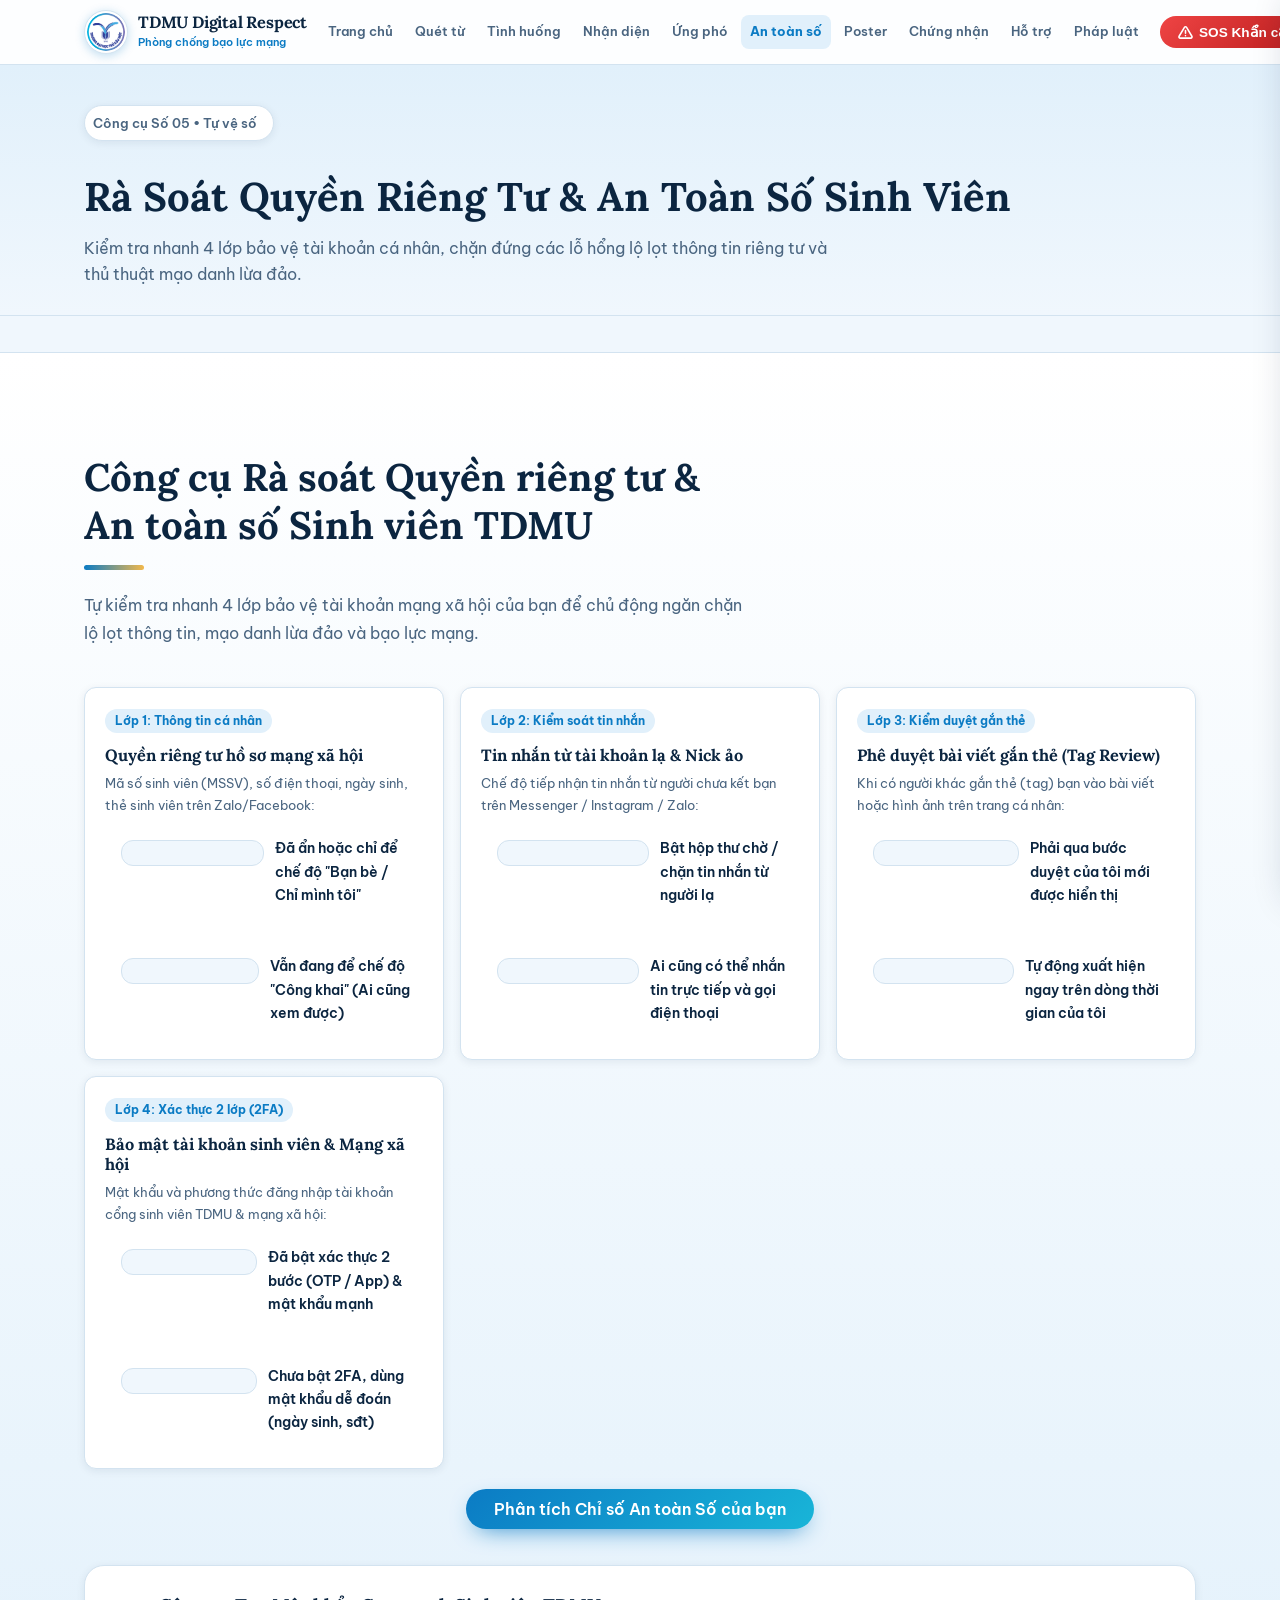
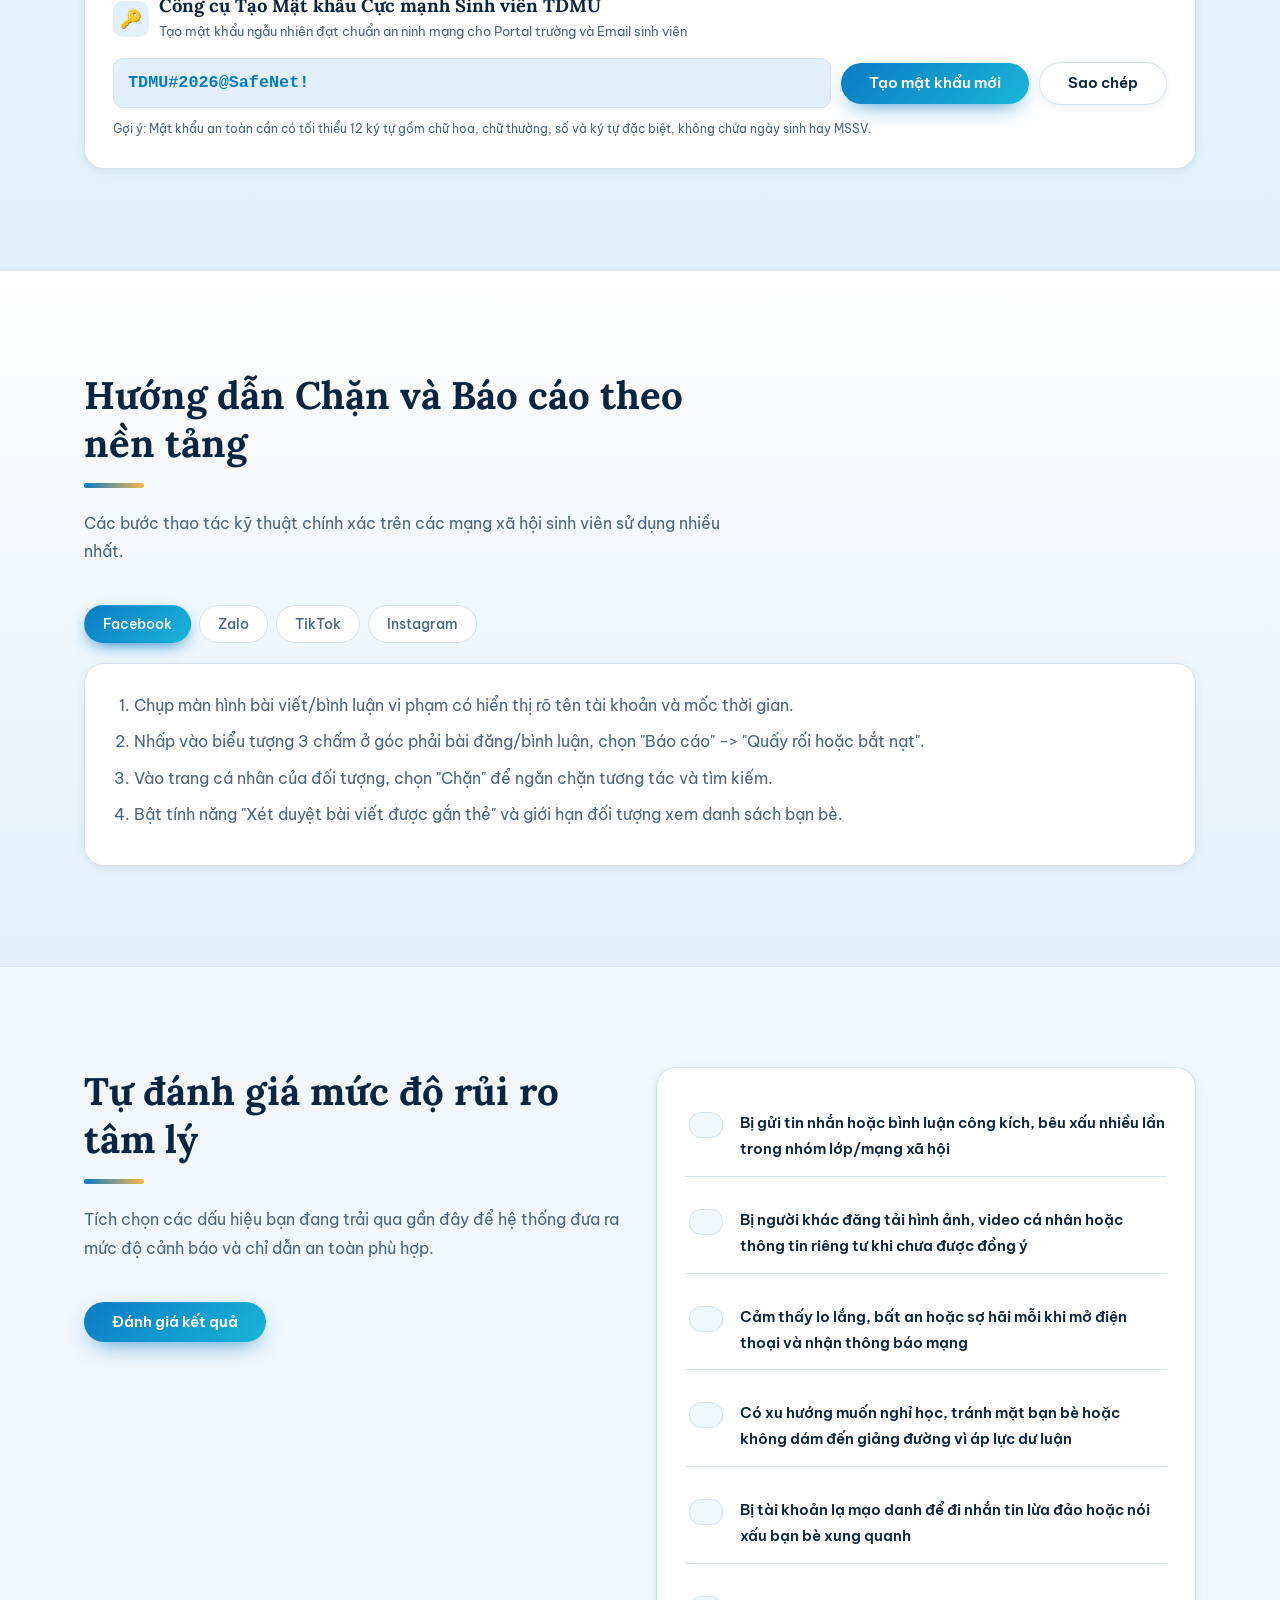
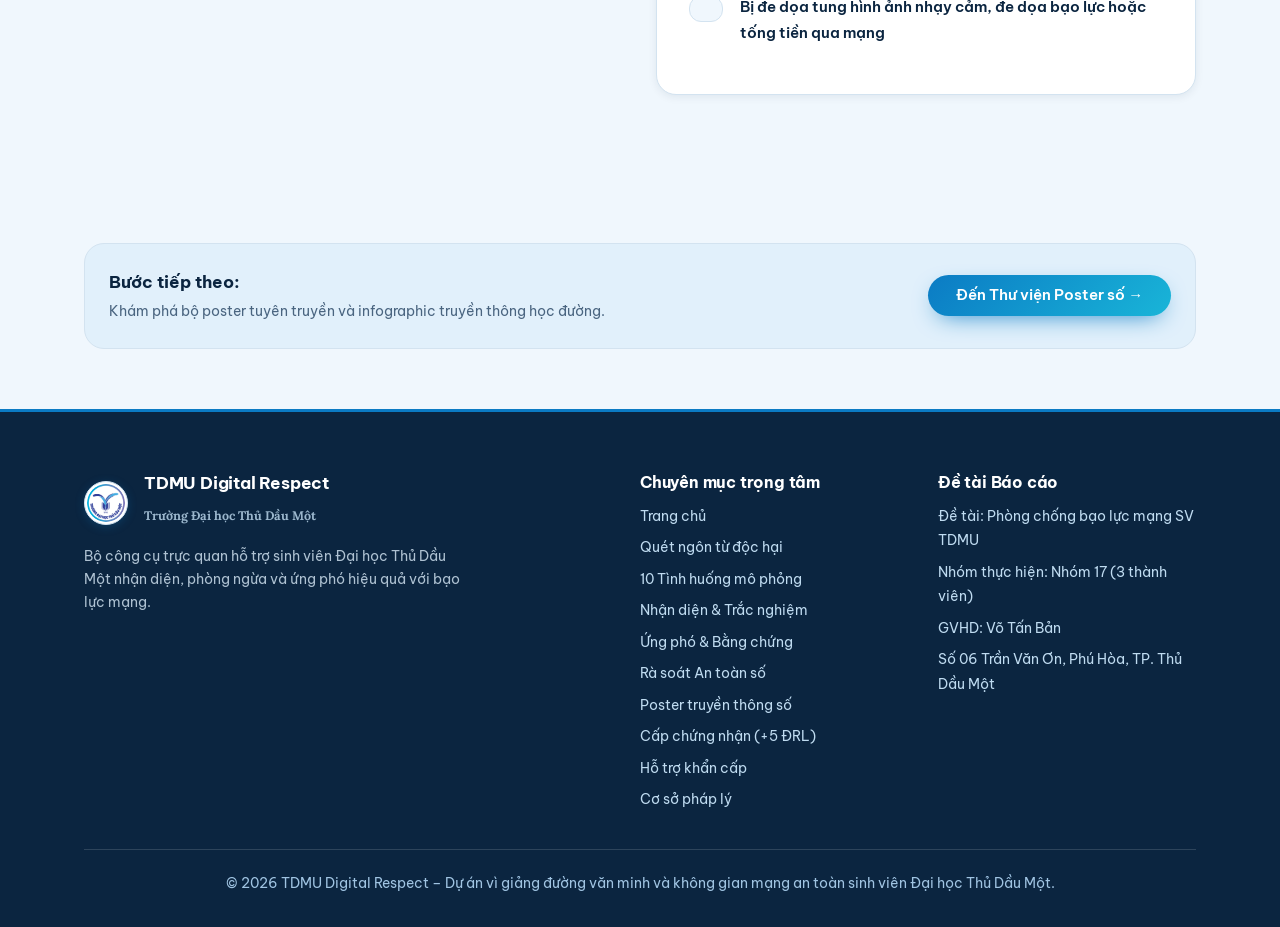
==== an-toan-so.html @ 0cccc789 "Add files via upload" ====
<!DOCTYPE html>
<html lang="vi">
<head>
<meta charset="utf-8">
<meta name="viewport" content="width=device-width, initial-scale=1">
<title>Rà Soát An Toàn Số Sinh Viên TDMU – TDMU Digital Respect</title>
<meta name="description" content="Đề tài Báo cáo môn học: Website phòng chống bạo lực mạng sinh viên Thủ Dầu Một – Nhóm 17. GVHD: Võ Tấn Bản.">
<meta name="theme-color" content="#0B7BC4">
<link rel="preconnect" href="https://fonts.googleapis.com">
<link rel="stylesheet" href="https://fonts.googleapis.com/css2?family=Be+Vietnam+Pro:wght@300;400;500;600;700;800&family=Lora:wght@600;700&display=swap">
<link rel="stylesheet" href="css/style.css">
</head>
<body>
<header class="hd" id="top">
  <div class="pg" id="pg"></div>
  <div class="w">
    <a class="lg" href="index.html">
      <img class="tdmu-header-logo" src="assets/tdmu-logo.png" alt="Logo Trường Đại học Thủ Dầu Một" width="40" height="40">
      <div class="lg-meta">
        <span class="lg-name">TDMU Digital Respect</span>
        <span class="lg-sub">Phòng chống bạo lực mạng</span>
      </div>
    </a>
    <nav class="desktop-nav" aria-label="Điều hướng chính">
      <a href="index.html">Trang chủ</a>
      <a href="quet-tu.html">Quét từ</a>
      <a href="tinh-huong.html">Tình huống</a>
      <a href="nhan-dien.html">Nhận diện</a>
      <a href="ung-pho.html">Ứng phó</a>
      <a href="an-toan-so.html" class="on">An toàn số</a>
      <a href="poster.html">Poster</a>
      <a href="chung-nhan.html">Chứng nhận</a>
      <a href="ho-tro.html">Hỗ trợ</a>
      <a href="phap-luat.html">Pháp luật</a>
    </nav>
    <div class="hd-actions">
      <button class="btn-sos open-sos" type="button" aria-label="Cứu trợ khẩn cấp">
        <svg width="15" height="15" viewBox="0 0 24 24" fill="none" stroke="currentColor" stroke-width="2.5" stroke-linecap="round" stroke-linejoin="round" aria-hidden="true"><path d="M10.29 3.86L1.82 18a2 2 0 0 0 1.71 3h16.94a2 2 0 0 0 1.71-3L13.71 3.86a2 2 0 0 0-3.42 0z"/><line x1="12" y1="9" x2="12" y2="13"/><line x1="12" y1="17" x2="12.01" y2="17"/></svg>
        <span class="sos-label">SOS Khẩn cấp</span>
      </button>
      <button id="mobileMenuBtn" class="mobile-menu-btn" type="button" aria-label="Mở menu điều hướng" aria-expanded="false">
        <svg class="icon-open" width="22" height="22" viewBox="0 0 24 24" fill="none" stroke="currentColor" stroke-width="2.3" stroke-linecap="round" stroke-linejoin="round" aria-hidden="true"><line x1="3" y1="6" x2="21" y2="6"/><line x1="3" y1="12" x2="21" y2="12"/><line x1="3" y1="18" x2="21" y2="18"/></svg>
        <svg class="icon-close" width="22" height="22" viewBox="0 0 24 24" fill="none" stroke="currentColor" stroke-width="2.3" stroke-linecap="round" stroke-linejoin="round" aria-hidden="true"><line x1="18" y1="6" x2="6" y2="18"/><line x1="6" y1="6" x2="18" y2="18"/></svg>
      </button>
    </div>
  </div>

  <div id="mobileNavBackdrop" class="mobile-nav-backdrop"></div>
  <div id="mobileNavDrawer" class="mobile-nav-drawer" aria-label="Menu di động">
    <div class="mobile-nav-header">
      <div class="mobile-nav-brand">
        <img class="tdmu-header-logo" src="assets/tdmu-logo.png" alt="Logo TDMU" width="34" height="34">
        <div>
          <b>TDMU Digital Respect</b>
          <span>Phòng chống bạo lực mạng SV TDMU</span>
        </div>
      </div>
      <button id="closeMobileNavBtn" class="close-mobile-nav" type="button" aria-label="Đóng menu">
        <svg width="20" height="20" viewBox="0 0 24 24" fill="none" stroke="currentColor" stroke-width="2.3" stroke-linecap="round" stroke-linejoin="round" aria-hidden="true"><line x1="18" y1="6" x2="6" y2="18"/><line x1="6" y1="6" x2="18" y2="18"/></svg>
      </button>
    </div>
    <div class="mobile-nav-list">
      <a class="mobile-nav-link" href="index.html">
        <span class="mn-icon">🏛️</span>
        <div class="mn-content">
          <b>Trang chủ & Tổng quan</b>
          <span>Đề tài Báo cáo Nhóm 17 – TDMU</span>
        </div>
      </a>
      <a class="mobile-nav-link" href="quet-tu.html">
        <span class="mn-icon">🔍</span>
        <div class="mn-content">
          <b>Quét từ ngữ độc hại</b>
          <span>Phát hiện công kích & xúc phạm</span>
        </div>
      </a>
      <a class="mobile-nav-link" href="tinh-huong.html">
        <span class="mn-icon">💬</span>
        <div class="mn-content">
          <b>10 Tình huống mô phỏng</b>
          <span>Thực hành xử lý chat thực tế</span>
        </div>
      </a>
      <a class="mobile-nav-link" href="nhan-dien.html">
        <span class="mn-icon">📝</span>
        <div class="mn-content">
          <b>Nhận diện & Trắc nghiệm</b>
          <span>10 câu hỏi kiểm tra kiến thức</span>
        </div>
      </a>
      <a class="mobile-nav-link" href="ung-pho.html">
        <span class="mn-icon">🛡️</span>
        <div class="mn-content">
          <b>Ứng phó & Lập chứng cứ</b>
          <span>Mẫu biên bản gửi Nhà trường</span>
        </div>
      </a>
      <a class="mobile-nav-link on" href="an-toan-so.html">
        <span class="mn-icon">🔒</span>
        <div class="mn-content">
          <b>Rà soát An toàn số</b>
          <span>4 lớp bảo vệ tài khoản SV</span>
        </div>
      </a>
      <a class="mobile-nav-link" href="poster.html">
        <span class="mn-icon">🎨</span>
        <div class="mn-content">
          <b>Thư viện Poster số</b>
          <span>Ấn phẩm tuyên truyền học đường</span>
        </div>
      </a>
      <a class="mobile-nav-link" href="chung-nhan.html">
        <span class="mn-icon">🎓</span>
        <div class="mn-content">
          <b>Cấp giấy chứng nhận</b>
          <span>Minh chứng tích lũy +5 ĐRL</span>
        </div>
      </a>
      <a class="mobile-nav-link" href="ho-tro.html">
        <span class="mn-icon">📞</span>
        <div class="mn-content">
          <b>Hỗ trợ & Đường dây nóng</b>
          <span>Phòng CTSV, Cố vấn học tập</span>
        </div>
      </a>
      <a class="mobile-nav-link" href="phap-luat.html">
        <span class="mn-icon">⚖️</span>
        <div class="mn-content">
          <b>Cơ sở pháp lý & Nội quy</b>
          <span>Văn hóa ứng xử số sinh viên</span>
        </div>
      </a>
    </div>
    <div class="mobile-nav-footer">
      <a class="btn-sos-call" href="tel:02743822518">
        <svg width="16" height="16" viewBox="0 0 24 24" fill="none" stroke="currentColor" stroke-width="2.5" stroke-linecap="round" stroke-linejoin="round" aria-hidden="true"><path d="M22 16.92v3a2 2 0 0 1-2.18 2 19.79 19.79 0 0 1-8.63-3.07 19.5 19.5 0 0 1-6-6 19.79 19.79 0 0 1-3.07-8.67A2 2 0 0 1 4.11 2h3a2 2 0 0 1 2 1.72 12.84 12.84 0 0 0 .7 2.81 2 2 0 0 1-.45 2.11L8.09 9.91a16 16 0 0 0 6 6l1.27-1.27a2 2 0 0 1 2.11-.45 12.84 12.84 0 0 0 2.81.7A2 2 0 0 1 22 16.92z"/></svg>
        Gọi ngay SOS Cứu trợ: 0274.3822.518
      </a>
    </div>
  </div>
</header>

<main>
<div class="page-header">
  <div class="w">
    <div class="badge">Công cụ Số 05 • Tự vệ số</div>
    <h1>Rà Soát Quyền Riêng Tư & An Toàn Số Sinh Viên</h1>
    <p>Kiểm tra nhanh 4 lớp bảo vệ tài khoản cá nhân, chặn đứng các lỗ hổng lộ lọt thông tin riêng tư và thủ thuật mạo danh lừa đảo.</p>
  </div>
</div>

<section class="alt" id="antoanso">
    <div class="w">
      <div class="sh">
        <h2>Công cụ Rà soát Quyền riêng tư & An toàn số Sinh viên TDMU</h2>
        <p>Tự kiểm tra nhanh 4 lớp bảo vệ tài khoản mạng xã hội của bạn để chủ động ngăn chặn lộ lọt thông tin, mạo danh lừa đảo và bạo lực mạng.</p>
      </div>
      <div class="audit-grid">
        <div class="audit-card">
          <div>
            <span class="audit-badge">Lớp 1: Thông tin cá nhân</span>
            <h3 style="font-size:1.02rem;margin:4px 0 6px">Quyền riêng tư hồ sơ mạng xã hội</h3>
            <p style="font-size:.82rem;color:var(--mu);margin:0">Mã số sinh viên (MSSV), số điện thoại, ngày sinh, thẻ sinh viên trên Zalo/Facebook:</p>
            <div class="audit-options">
              <label class="audit-label">
                <input type="radio" name="aud1" value="safe" checked>
                <span>Đã ẩn hoặc chỉ để chế độ "Bạn bè / Chỉ mình tôi"</span>
              </label>
              <label class="audit-label">
                <input type="radio" name="aud1" value="risk">
                <span>Vẫn đang để chế độ "Công khai" (Ai cũng xem được)</span>
              </label>
            </div>
          </div>
        </div>

        <div class="audit-card">
          <div>
            <span class="audit-badge">Lớp 2: Kiểm soát tin nhắn</span>
            <h3 style="font-size:1.02rem;margin:4px 0 6px">Tin nhắn từ tài khoản lạ & Nick ảo</h3>
            <p style="font-size:.82rem;color:var(--mu);margin:0">Chế độ tiếp nhận tin nhắn từ người chưa kết bạn trên Messenger / Instagram / Zalo:</p>
            <div class="audit-options">
              <label class="audit-label">
                <input type="radio" name="aud2" value="safe" checked>
                <span>Bật hộp thư chờ / chặn tin nhắn từ người lạ</span>
              </label>
              <label class="audit-label">
                <input type="radio" name="aud2" value="risk">
                <span>Ai cũng có thể nhắn tin trực tiếp và gọi điện thoại</span>
              </label>
            </div>
          </div>
        </div>

        <div class="audit-card">
          <div>
            <span class="audit-badge">Lớp 3: Kiểm duyệt gắn thẻ</span>
            <h3 style="font-size:1.02rem;margin:4px 0 6px">Phê duyệt bài viết gắn thẻ (Tag Review)</h3>
            <p style="font-size:.82rem;color:var(--mu);margin:0">Khi có người khác gắn thẻ (tag) bạn vào bài viết hoặc hình ảnh trên trang cá nhân:</p>
            <div class="audit-options">
              <label class="audit-label">
                <input type="radio" name="aud3" value="safe" checked>
                <span>Phải qua bước duyệt của tôi mới được hiển thị</span>
              </label>
              <label class="audit-label">
                <input type="radio" name="aud3" value="risk">
                <span>Tự động xuất hiện ngay trên dòng thời gian của tôi</span>
              </label>
            </div>
          </div>
        </div>

        <div class="audit-card">
          <div>
            <span class="audit-badge">Lớp 4: Xác thực 2 lớp (2FA)</span>
            <h3 style="font-size:1.02rem;margin:4px 0 6px">Bảo mật tài khoản sinh viên & Mạng xã hội</h3>
            <p style="font-size:.82rem;color:var(--mu);margin:0">Mật khẩu và phương thức đăng nhập tài khoản cổng sinh viên TDMU & mạng xã hội:</p>
            <div class="audit-options">
              <label class="audit-label">
                <input type="radio" name="aud4" value="safe" checked>
                <span>Đã bật xác thực 2 bước (OTP / App) & mật khẩu mạnh</span>
              </label>
              <label class="audit-label">
                <input type="radio" name="aud4" value="risk">
                <span>Chưa bật 2FA, dùng mật khẩu dễ đoán (ngày sinh, sđt)</span>
              </label>
            </div>
          </div>
        </div>
      </div>

      <div style="margin-top:20px;text-align:center">
        <button class="btn" id="runAuditBtn" type="button" style="padding:12px 28px;font-size:1rem">
          Phân tích Chỉ số An toàn Số của bạn
        </button>
      </div>

      <div class="audit-score-box" id="auditScoreBox" style="display:none">
        <div style="display:flex;align-items:center;justify-content:space-between;flex-wrap:wrap;gap:10px">
          <div>
            <b id="auditScoreTitle" style="font-size:1.25rem;color:var(--ink)">Chỉ số An toàn Số: 100%</b>
            <div id="auditScoreDesc" style="font-size:.88rem;color:var(--mu);margin-top:4px">Tài khoản của bạn được bảo vệ rất tốt trước các nguy cơ tấn công mạng.</div>
          </div>
          <span id="auditBadge" class="verified-badge" style="font-size:.85rem;padding:6px 14px">An toàn cao</span>
        </div>
        <div class="audit-meter">
          <div class="audit-meter-bar" id="auditMeterBar"></div>
        </div>
        <div id="auditAdviceList" style="font-size:.88rem;color:var(--ink);line-height:1.6"></div>
      </div>

      <div class="card" style="margin-top:36px;box-shadow:var(--shadow-sm)">
        <div style="display:flex;align-items:center;gap:10px;margin-bottom:14px">
          <div style="width:36px;height:36px;border-radius:10px;background:var(--so);color:var(--tl);display:grid;place-items:center;font-size:1.1rem">🔑</div>
          <div>
            <h3 style="margin:0;font-size:1.15rem">Công cụ Tạo Mật khẩu Cực mạnh Sinh viên TDMU</h3>
            <span style="font-size:.82rem;color:var(--mu)">Tạo mật khẩu ngẫu nhiên đạt chuẩn an ninh mạng cho Portal trường và Email sinh viên</span>
          </div>
        </div>
        <div style="display:flex;gap:10px;align-items:center;flex-wrap:wrap">
          <input id="generatedPass" type="text" readonly value="TDMU#2026@SafeNet!" style="flex:1;min-width:240px;font-family:monospace;font-size:1.05rem;font-weight:700;color:var(--tl);padding:10px 14px;border:1.5px solid var(--ln);border-radius:10px;background:var(--so)">
          <button class="btn" type="button" id="generatePassBtn" onclick="(function(){const c='ABCDEFGHJKLMNPQRSTUVWXYZabcdefghijkmnpqrstuvwxyz23456789!@#$%^&*';let p='TDMU@';for(let i=0;i<10;i++)p+=c.charAt(Math.floor(Math.random()*c.length));document.getElementById('generatedPass').value=p;})()">Tạo mật khẩu mới</button>
          <button class="btn o" type="button" onclick="navigator.clipboard.writeText(document.getElementById('generatedPass').value);alert('Đã sao chép mật khẩu an toàn vào bộ nhớ tạm!')">Sao chép</button>
        </div>
        <p style="font-size:.78rem;color:var(--mu);margin:10px 0 0">Gợi ý: Mật khẩu an toàn cần có tối thiểu 12 ký tự gồm chữ hoa, chữ thường, số và ký tự đặc biệt, không chứa ngày sinh hay MSSV.</p>
      </div>
    </div>
  </section>

<section class="alt" id="nentang">
    <div class="w">
      <div class="sh">
        <h2>Hướng dẫn Chặn và Báo cáo theo nền tảng</h2>
        <p>Các bước thao tác kỹ thuật chính xác trên các mạng xã hội sinh viên sử dụng nhiều nhất.</p>
      </div>
      <div class="tabs" role="tablist" id="plb"></div>
      <div class="card" id="plo"></div>
    </div>
  </section>

<section id="tukt">
    <div class="w two">
      <div>
        <div class="sh">
          <h2>Tự đánh giá mức độ rủi ro tâm lý</h2>
          <p>Tích chọn các dấu hiệu bạn đang trải qua gần đây để hệ thống đưa ra mức độ cảnh báo và chỉ dẫn an toàn phù hợp.</p>
        </div>
        <button class="btn" id="skb" type="button">Đánh giá kết quả</button>
        <div class="out" id="skr" aria-live="polite"></div>
      </div>
      <div class="card" id="sk"></div>
    </div>
  </section>

<div class="w" style="margin-bottom:60px">
  <div class="next-page-box">
    <div>
      <b style="font-size:1.05rem;color:var(--ink)">Bước tiếp theo:</b>
      <p style="margin:4px 0 0;font-size:.88rem;color:var(--mu)">Khám phá bộ poster tuyên truyền và infographic truyền thông học đường.</p>
    </div>
    <a class="btn" href="poster.html">Đến Thư viện Poster số →</a>
  </div>
</div>
</main>

<footer>
  <div class="w">
    <div class="fg">
      <div>
        <div class="footer-logo">
          <img class="tdmu-header-logo" src="assets/tdmu-logo.png" alt="Logo Trường Đại học Thủ Dầu Một" width="44" height="44">
          <div style="margin-left:6px">
            <b style="display:block;font-size:1.05rem;color:#fff">TDMU Digital Respect</b>
            <span style="font-size:.78rem;opacity:.8;display:block">Trường Đại học Thủ Dầu Một</span>
          </div>
        </div>
        <p>Bộ công cụ trực quan hỗ trợ sinh viên Đại học Thủ Dầu Một nhận diện, phòng ngừa và ứng phó hiệu quả với bạo lực mạng.</p>
      </div>
      <div>
        <b>Chuyên mục trọng tâm</b>
        <a href="index.html">Trang chủ</a>
        <a href="quet-tu.html">Quét ngôn từ độc hại</a>
        <a href="tinh-huong.html">10 Tình huống mô phỏng</a>
        <a href="nhan-dien.html">Nhận diện & Trắc nghiệm</a>
        <a href="ung-pho.html">Ứng phó & Bằng chứng</a>
        <a href="an-toan-so.html">Rà soát An toàn số</a>
        <a href="poster.html">Poster truyền thông số</a>
        <a href="chung-nhan.html">Cấp chứng nhận (+5 ĐRL)</a>
        <a href="ho-tro.html">Hỗ trợ khẩn cấp</a>
        <a href="phap-luat.html">Cơ sở pháp lý</a>
      </div>
      <div>
        <b>Đề tài Báo cáo</b>
        <span>Đề tài: Phòng chống bạo lực mạng SV TDMU</span>
        <span>Nhóm thực hiện: Nhóm 17 (3 thành viên)</span>
        <span>GVHD: Võ Tấn Bản</span>
        <span>Số 06 Trần Văn Ơn, Phú Hòa, TP. Thủ Dầu Một</span>
      </div>
    </div>
    <hr class="footer-divider">
    <p style="margin:0;color:#A0C4E2;font-size:.86rem;text-align:center">© 2026 TDMU Digital Respect – Dự án vì giảng đường văn minh và không gian mạng an toàn sinh viên Đại học Thủ Dầu Một.</p>
  </div>
</footer>

<div class="modal-overlay" id="sosModal">
  <div class="modal-box">
    <button class="modal-close close-sos" type="button" aria-label="Đóng">&times;</button>
    <div style="display:flex;align-items:center;gap:12px;margin-bottom:16px">
      <div style="width:44px;height:44px;border-radius:12px;background:#FEE2E2;display:grid;place-items:center;color:#DC2626">
        <svg width="24" height="24" viewBox="0 0 24 24" fill="none" stroke="currentColor" stroke-width="2.4" stroke-linecap="round" stroke-linejoin="round" aria-hidden="true"><path d="M10.29 3.86L1.82 18a2 2 0 0 0 1.71 3h16.94a2 2 0 0 0 1.71-3L13.71 3.86a2 2 0 0 0-3.42 0z"/><line x1="12" y1="9" x2="12" y2="13"/><line x1="12" y1="17" x2="12.01" y2="17"/></svg>
      </div>
      <div>
        <h3 style="margin:0;color:#DC2626;font-size:1.3rem">Hỗ trợ khẩn cấp 24/7</h3>
        <span style="font-size:.85rem;color:var(--mu)">Đừng chịu đựng một mình – Hãy liên hệ các kênh dưới đây ngay</span>
      </div>
    </div>

    <div class="sos-card-call">
      <div>
        <b>113 – Công an Nhân dân</b>
        <div style="font-size:.85rem;color:var(--mu)">Đe dọa tính mạng, tống tiền, làm nhục nghiêm trọng</div>
      </div>
      <a href="tel:113">Gọi 113</a>
    </div>

    <div class="sos-card-call">
      <div>
        <b>111 – Tổng đài Quốc gia</b>
        <div style="font-size:.85rem;color:var(--mu)">Tư vấn tâm lý, bảo vệ thanh thiếu niên miễn phí 24/7</div>
      </div>
      <a href="tel:111" style="background:#0B7BC4">Gọi 111</a>
    </div>

    <div class="sos-card-call">
      <div>
        <b>Phòng CTSV – ĐH Thủ Dầu Một</b>
        <div style="font-size:.85rem;color:var(--mu)">Tiếp nhận khiếu nại, hòa giải mâu thuẫn sinh viên (Số 06 Trần Văn Ơn)</div>
      </div>
      <a href="tel:02743822058" style="background:#075A94">0274.3822.058</a>
    </div>

    <div class="sos-card-call">
      <div>
        <b>Đoàn Thanh niên – Hội Sinh viên TDMU</b>
        <div style="font-size:.85rem;color:var(--mu)">Đồng hành, tư vấn tâm lý và bảo vệ quyền lợi sinh viên</div>
      </div>
      <a href="tel:02743834340" style="background:#0B7BC4">0274.3834.340</a>
    </div>

    <div class="acts" style="margin-top:18px;justify-content:flex-end">
      <button class="btn o close-sos" type="button">Đóng lại</button>
    </div>
  </div>
</div>

<div class="modal-overlay" id="campaignModal">
  <div class="modal-box" style="max-width:680px">
    <button class="modal-close close-campaign" type="button" aria-label="Đóng">&times;</button>
    <div style="display:flex;align-items:center;gap:12px;margin-bottom:16px">
      <div style="width:48px;height:48px;border-radius:14px;background:#E0F2FE;display:grid;place-items:center;color:#0B7BC4;flex-shrink:0">
        <svg width="26" height="26" viewBox="0 0 24 24" fill="none" stroke="currentColor" stroke-width="2.2" stroke-linecap="round" stroke-linejoin="round" aria-hidden="true"><path d="M12 22s8-4 8-10V5l-8-3-8 3v7c0 6 8 10 8 10z"/></svg>
      </div>
      <div>
        <h3 style="margin:0;color:var(--ink);font-size:1.35rem">Chiến dịch Văn hóa số TDMU 2026</h3>
        <span style="font-size:.85rem;color:var(--mu)">Trường Đại học Thủ Dầu Một – "Giảng đường văn minh, không gian mạng an toàn"</span>
      </div>
    </div>

    <div style="max-height:60vh;overflow-y:auto;padding-right:4px">
      <p style="font-size:.92rem;line-height:1.65;color:var(--ink);margin:0 0 14px">Chiến dịch do Ban chỉ đạo phòng chống bạo lực mạng sinh viên TDMU khởi xướng nhằm nâng cao nhận thức, trang bị kỹ năng ứng xử văn minh và bảo vệ dữ liệu cá nhân cho toàn thể sinh viên các khoa.</p>
      
      <div class="rules-list">
        <div class="rule-item">
          <span class="rule-num">1</span>
          <div>
            <b>Tôn trọng sự khác biệt</b>
            <p>Không phán xét, miệt thị ngoại hình, tôn giáo, giới tính hoặc xuất thân của bạn học trên các diễn đàn và mạng xã hội.</p>
          </div>
        </div>
        <div class="rule-item">
          <span class="rule-num">2</span>
          <div>
            <b>Bảo mật thông tin</b>
            <p>Tuyệt đối không phát tán hình ảnh, tin nhắn riêng tư, số điện thoại cá nhân của người khác khi chưa có sự đồng ý.</p>
          </div>
        </div>
        <div class="rule-item">
          <span class="rule-num">3</span>
          <div>
            <b>Phát ngôn có trách nhiệm</b>
            <p>Kiểm chứng nguồn tin trước khi chia sẻ; không hùa theo các phong trào công kích, bêu xấu tập thể hoặc cá nhân.</p>
          </div>
        </div>
        <div class="rule-item">
          <span class="rule-num">4</span>
          <div>
            <b>Dũng cảm lên tiếng</b>
            <p>Không im lặng thờ ơ khi chứng kiến bạn bè bị bắt nạt qua mạng; chủ động đồng hành, lưu chứng cứ và trợ giúp nạn nhân.</p>
          </div>
        </div>
        <div class="rule-item">
          <span class="rule-num">5</span>
          <div>
            <b>Hợp tác & Kết nối</b>
            <p>Chủ động thông báo cho Ban cán sự lớp hoặc Phòng CTSV khi phát hiện dấu hiệu bạo lực mạng nghiêm trọng.</p>
          </div>
        </div>
      </div>
    </div>

    <div class="campaign-pledge-box">
      <b style="color:var(--ink);font-size:.95rem">Ký cam kết "Sinh viên TDMU văn minh số":</b>
      <p style="margin:4px 0 10px;font-size:.82rem;color:var(--mu)">Ký cam kết trực tuyến để chung tay xây dựng môi trường học đường số tích cực và nhận mã xác nhận tham gia.</p>
      <div style="display:flex;gap:8px;flex-wrap:wrap">
        <input id="pledgeName" type="text" placeholder="Nhập họ và tên sinh viên..." style="flex:1;min-width:180px;padding:8px 12px;border:1px solid var(--ln);border-radius:10px;font-size:.88rem">
        <input id="pledgeId" type="text" placeholder="MSSV (ví dụ: 22001234)..." style="width:140px;padding:8px 12px;border:1px solid var(--ln);border-radius:10px;font-size:.88rem">
        <button id="pledgeBtn" class="btn" type="button" style="padding:8px 16px;font-size:.88rem">Ký cam kết</button>
      </div>
      <div id="pledgeResult" style="display:none;margin-top:10px;padding:10px 14px;background:#ECFDF5;border:1px solid #10B981;border-radius:10px;color:#065F46;font-size:.88rem"></div>
    </div>

    <div class="acts" style="margin-top:16px;justify-content:flex-end">
      <button class="btn o close-campaign" type="button">Đóng lại</button>
    </div>
  </div>
</div>

<button class="top" id="topBtn" aria-label="Lên đầu trang" onclick="window.scrollTo({top:0,behavior:'smooth'})">
  <svg width="20" height="20" viewBox="0 0 24 24" fill="none" stroke="currentColor" stroke-width="2.4" stroke-linecap="round" stroke-linejoin="round" aria-hidden="true"><path d="M6 15l6-6 6 6"/></svg>
</button>

<script src="js/main.js"></script>
<script src="js/scanner.js"></script>
<script src="js/interactive.js"></script>
<script src="js/tools.js"></script>
<script src="js/features.js"></script>
</body>
</html>
---- css/style.css ----
@import url('https://fonts.googleapis.com/css2?family=Be+Vietnam+Pro:ital,wght@0,300;0,400;0,500;0,600;0,700;0,800;1,400&family=Lora:wght@600;700&display=swap');

:root {
  --bg: #F0F7FD;
  --sf: #ffffff;
  --ink: #0B2540;
  --mu: #4A6580;
  --tl: #0B7BC4;
  --tld: #075A94;
  --on: #ffffff;
  --am: #F2B84B;
  --rs: #D6455D;
  --ln: #D3E3F0;
  --so: #E1F0FB;
  --hl: #FDE3E7;
  --grad: linear-gradient(135deg, #0B7BC4, #19B5D8);
  --shadow-sm: 0 2px 8px rgba(11,37,64,.08);
  --shadow-md: 0 8px 32px rgba(11,123,196,.14);
  --shadow-lg: 0 20px 56px rgba(11,123,196,.22);
  --radius-sm: 12px;
  --radius-md: 20px;
  --radius-lg: 28px;
  --transition: .22s cubic-bezier(.4,0,.2,1);
  color-scheme: light;
}

@media (prefers-reduced-motion: reduce) {
  *, *::before, *::after {
    transition: none !important;
    animation: none !important;
    scroll-behavior: auto !important;
  }
}

*, *::before, *::after { box-sizing: border-box; }

html {
  scroll-behavior: smooth;
  scroll-padding-top: 76px;
  -webkit-text-size-adjust: 100%;
}

body {
  margin: 0;
  background: var(--bg);
  color: var(--ink);
  font: 400 16px/1.7 'Be Vietnam Pro', system-ui, sans-serif;
  -webkit-font-smoothing: antialiased;
}

h1, h2, h3 {
  font-family: Lora, Georgia, serif;
  line-height: 1.25;
  margin: 0 0 .55em;
}

h1 { font-size: clamp(2.1rem, 5.5vw, 3.6rem); }
h2 { font-size: clamp(1.6rem, 3.5vw, 2.4rem); }
h3 { font-size: 1.15rem; }
p { margin: 0 0 1em; }
a { color: var(--tld); }
img { max-width: 100%; display: block; }

:focus-visible {
  outline: 3px solid var(--am);
  outline-offset: 3px;
  border-radius: 6px;
}

.w {
  max-width: 1160px;
  margin: 0 auto;
  padding: 0 24px;
}

.hd {
  position: sticky;
  top: 0;
  z-index: 100;
  background: color-mix(in srgb, var(--sf) 86%, transparent);
  backdrop-filter: blur(20px) saturate(1.4);
  -webkit-backdrop-filter: blur(20px) saturate(1.4);
  border-bottom: 1px solid var(--ln);
}

.hd .w {
  display: flex;
  align-items: center;
  justify-content: space-between;
  gap: 12px;
  height: 64px;
}

.pg {
  position: absolute;
  left: 0;
  bottom: -1px;
  height: 3px;
  width: 0;
  background: linear-gradient(90deg, var(--tl), var(--am));
  transition: width .1s linear;
}

.lg {
  font-family: Lora, serif;
  font-weight: 700;
  font-size: 1.05rem;
  color: var(--ink);
  text-decoration: none;
  display: flex;
  align-items: center;
  gap: 10px;
  white-space: nowrap;
  flex-shrink: 0;
}

.tdmu-header-logo {
  border-radius: 50%;
  object-fit: cover;
  flex-shrink: 0;
}

.lg-name {
  display: block;
  font-size: 1.02rem;
  font-weight: 800;
  line-height: 1.2;
  color: var(--ink);
  letter-spacing: -.2px;
}

.lg-sub {
  display: block;
  font-size: .68rem;
  color: var(--tl);
  font-family: 'Be Vietnam Pro', sans-serif;
  font-weight: 600;
}

.lg-icon {
  width: 38px;
  height: 38px;
  border-radius: 11px;
  background: var(--grad);
  display: grid;
  place-items: center;
  box-shadow: 0 6px 18px -6px var(--tl);
  flex-shrink: 0;
}

.lg-icon svg { width: 20px; height: 20px; color: #fff; }

.desktop-nav {
  display: flex;
  align-items: center;
  gap: 4px;
  margin-left: auto;
  overflow: visible;
  flex-shrink: 0;
}

.desktop-nav a {
  color: var(--mu);
  text-decoration: none;
  padding: 6px 9px;
  border-radius: 8px;
  font-size: .83rem;
  font-weight: 600;
  white-space: nowrap;
  transition: background var(--transition), color var(--transition);
}

.desktop-nav a:hover, .desktop-nav a.on {
  background: var(--so);
  color: var(--tld);
}

.desktop-nav a.on { font-weight: 700; color: var(--tl); }

nav {
  display: flex;
  align-items: center;
  gap: 4px;
  margin-left: auto;
  overflow: visible;
  flex-shrink: 0;
}

nav a {
  color: var(--mu);
  text-decoration: none;
  padding: 6px 9px;
  border-radius: 8px;
  font-size: .83rem;
  font-weight: 600;
  white-space: nowrap;
  transition: background var(--transition), color var(--transition);
}

nav a:hover, nav a.on {
  background: var(--so);
  color: var(--tld);
}

nav a.on { font-weight: 700; color: var(--tl); }

.hd-actions {
  display: flex;
  align-items: center;
  gap: 8px;
  flex-shrink: 0;
}

.mobile-menu-btn {
  display: none;
  background: var(--sf);
  border: 1.5px solid var(--ln);
  color: var(--ink);
  width: 38px;
  height: 38px;
  border-radius: 10px;
  cursor: pointer;
  align-items: center;
  justify-content: center;
  padding: 0;
  transition: all var(--transition);
  flex-shrink: 0;
}

.mobile-menu-btn:hover {
  background: var(--so);
  border-color: var(--tl);
  color: var(--tld);
}

.mobile-menu-btn .icon-close { display: none; }
.mobile-menu-btn.active .icon-open { display: none; }
.mobile-menu-btn.active .icon-close { display: block; }

.mobile-nav-backdrop {
  position: fixed;
  inset: 0;
  background: rgba(6, 15, 26, 0.65);
  backdrop-filter: blur(4px);
  -webkit-backdrop-filter: blur(4px);
  z-index: 105;
  opacity: 0;
  pointer-events: none;
  transition: opacity .25s ease;
}

.mobile-nav-backdrop.open {
  opacity: 1;
  pointer-events: auto;
}

.mobile-nav-drawer {
  position: fixed;
  top: 0;
  right: -320px;
  width: 300px;
  max-width: 86vw;
  height: 100vh;
  height: 100dvh;
  background: var(--sf);
  border-left: 1px solid var(--ln);
  box-shadow: -10px 0 35px rgba(11, 37, 64, 0.2);
  z-index: 110;
  display: flex;
  flex-direction: column;
  transition: transform .3s cubic-bezier(0.16, 1, 0.3, 1);
  overflow-y: auto;
  -webkit-overflow-scrolling: touch;
}

.mobile-nav-drawer.open {
  transform: translateX(-320px);
}

.mobile-nav-header {
  display: flex;
  align-items: center;
  justify-content: space-between;
  padding: 16px;
  border-bottom: 1px solid var(--ln);
  background: var(--so);
}

.mobile-nav-brand {
  display: flex;
  align-items: center;
  gap: 10px;
}

.mobile-nav-brand b {
  display: block;
  font-size: .88rem;
  color: var(--ink);
}

.mobile-nav-brand span {
  display: block;
  font-size: .72rem;
  color: var(--mu);
}

.close-mobile-nav {
  background: transparent;
  border: 0;
  color: var(--mu);
  cursor: pointer;
  padding: 6px;
  border-radius: 8px;
  display: grid;
  place-items: center;
}

.close-mobile-nav:hover {
  background: var(--ln);
  color: var(--ink);
}

.mobile-nav-list {
  display: flex;
  flex-direction: column;
  padding: 12px;
  gap: 4px;
  flex: 1;
}

.mobile-nav-link {
  display: flex;
  align-items: center;
  gap: 12px;
  padding: 10px 12px;
  border-radius: 10px;
  text-decoration: none;
  color: var(--ink);
  transition: background var(--transition);
}

.mobile-nav-link:hover, .mobile-nav-link.on {
  background: var(--so);
}

.mobile-nav-link .mn-icon {
  font-size: 1.15rem;
  line-height: 1;
}

.mobile-nav-link .mn-content b {
  display: block;
  font-size: .86rem;
  color: var(--ink);
}

.mobile-nav-link .mn-content span {
  display: block;
  font-size: .72rem;
  color: var(--mu);
}

.mobile-nav-footer {
  padding: 14px;
  border-top: 1px solid var(--ln);
  background: var(--so);
}

.btn-sos-call {
  display: flex;
  align-items: center;
  justify-content: center;
  gap: 8px;
  background: linear-gradient(135deg, #EF4444, #B91C1C);
  color: #fff;
  padding: 11px 16px;
  border-radius: 12px;
  font-size: .84rem;
  font-weight: 700;
  text-decoration: none;
  box-shadow: 0 4px 14px rgba(239, 68, 68, 0.35);
}

body.nav-locked {
  overflow: hidden;
}

.btn {
  font: 600 .93rem/1 'Be Vietnam Pro', sans-serif;
  background: var(--grad);
  color: #fff;
  border: 0;
  padding: 13px 28px;
  border-radius: 999px;
  cursor: pointer;
  text-decoration: none;
  display: inline-flex;
  align-items: center;
  gap: 8px;
  box-shadow: 0 8px 24px -10px var(--tl);
  transition: transform var(--transition), box-shadow var(--transition), opacity var(--transition);
  white-space: nowrap;
}

.btn:hover {
  transform: translateY(-2px);
  box-shadow: 0 14px 32px -10px var(--tl);
}

.btn:active { transform: translateY(0); }

.btn.o {
  background: var(--sf);
  color: var(--ink);
  border: 1.5px solid var(--ln);
  box-shadow: var(--shadow-sm);
}

.btn.o:hover {
  background: var(--so);
  border-color: var(--tl);
  box-shadow: var(--shadow-md);
}

.btn.cta {
  padding: 9px 20px;
  font-size: .85rem;
  flex-shrink: 0;
}

.hero {
  position: relative;
  overflow: hidden;
  padding: 80px 0 110px;
  background: radial-gradient(ellipse 700px 400px at 10% 0%, rgba(242,184,75,.18) 0%, transparent 70%),
              radial-gradient(ellipse 800px 500px at 92% 15%, rgba(11,123,196,.22) 0%, transparent 70%),
              linear-gradient(180deg, var(--so) 0%, var(--bg) 100%);
}

.hero::after {
  content: '';
  position: absolute;
  left: 0; right: 0; bottom: -1px;
  height: 64px;
  background: var(--bg);
  -webkit-mask: url("data:image/svg+xml,%3Csvg xmlns='http://www.w3.org/2000/svg' viewBox='0 0 1440 64' preserveAspectRatio='none'%3E%3Cpath d='M0 64V32C320 0 640 8 960 28s320 28 480 8v28z'/%3E%3C/svg%3E") center/100% 100% no-repeat;
  mask: url("data:image/svg+xml,%3Csvg xmlns='http://www.w3.org/2000/svg' viewBox='0 0 1440 64' preserveAspectRatio='none'%3E%3Cpath d='M0 64V32C320 0 640 8 960 28s320 28 480 8v28z'/%3E%3C/svg%3E") center/100% 100% no-repeat;
}

.hero .w { position: relative; z-index: 1; }

.hero-bg {
  position: absolute;
  inset: 0;
  width: 100%;
  height: 100%;
  pointer-events: none;
  color: var(--tl);
}

.hg {
  display: grid;
  grid-template-columns: 1.1fr 1fr;
  gap: 52px;
  align-items: center;
}

.badge {
  display: inline-flex;
  align-items: center;
  gap: 8px;
  background: var(--sf);
  border: 1px solid var(--ln);
  border-radius: 999px;
  padding: 6px 16px 6px 8px;
  font-size: .82rem;
  font-weight: 600;
  color: var(--mu);
  margin-bottom: 20px;
  box-shadow: var(--shadow-sm);
}

.badge-dot {
  width: 24px;
  height: 24px;
  border-radius: 50%;
  background: var(--am);
  display: grid;
  place-items: center;
  flex-shrink: 0;
}

.badge-dot svg { width: 13px; height: 13px; color: #0B2540; }

.topic {
  font-family: Lora, serif;
  font-weight: 700;
  font-size: clamp(1rem, 1.8vw, 1.3rem);
  color: var(--tld);
  margin: 0 0 14px;
}

.lead {
  font-size: 1.08rem;
  color: var(--mu);
  max-width: 54ch;
  line-height: 1.75;
}

.acts {
  display: flex;
  flex-wrap: wrap;
  gap: 12px;
  margin-top: 28px;
}

.kp {
  display: flex;
  flex-wrap: wrap;
  gap: 16px;
  margin-top: 36px;
}

.kp-item {
  background: var(--sf);
  border: 1px solid var(--ln);
  border-radius: var(--radius-sm);
  padding: 14px 22px;
  box-shadow: var(--shadow-md);
  min-width: 100px;
  transition: transform var(--transition);
}

.kp-item:hover { transform: translateY(-3px); }
.kp-item b { display: block; font: 700 2rem Lora, serif; color: var(--tld); line-height: 1; }
.kp-item span { font-size: .82rem; color: var(--mu); }

.hero-card {
  background: var(--sf);
  border: 1px solid var(--ln);
  border-radius: var(--radius-lg);
  padding: 32px;
  box-shadow: var(--shadow-lg);
  position: relative;
}

.hero-card h2 {
  font-size: 1.35rem;
  margin-bottom: 16px;
}

section { padding: clamp(60px, 9vw, 100px) 0; }

.alt {
  background: linear-gradient(180deg, var(--sf) 0%, var(--so) 100%);
  border-top: 1px solid var(--ln);
  border-bottom: 1px solid var(--ln);
}

.sh { max-width: 60ch; margin-bottom: 40px; }
.sh p { color: var(--mu); font-size: 1.03rem; }

.sh h2::after {
  content: '';
  display: block;
  width: 60px;
  height: 5px;
  border-radius: 99px;
  margin-top: 16px;
  background: linear-gradient(90deg, var(--tl), var(--am));
}

.card {
  background: var(--sf);
  border: 1px solid var(--ln);
  border-radius: var(--radius-md);
  padding: 28px;
  box-shadow: var(--shadow-sm);
  transition: transform var(--transition), box-shadow var(--transition);
}

.card:hover { box-shadow: var(--shadow-md); }
.card h3 { margin-bottom: 8px; }

.hl3 { display: grid; grid-template-columns: repeat(4, 1fr); gap: 16px; }
.hl3 .card { padding: 24px; }
.hl3 .card:hover { transform: translateY(-5px); box-shadow: var(--shadow-lg); }

.hl3 .card::before {
  content: '';
  display: block;
  width: 54px;
  height: 54px;
  border-radius: 15px;
  margin-bottom: 16px;
  background: var(--so) center/28px no-repeat;
  box-shadow: inset 0 0 0 1px var(--ln);
}

.hl3 .card:nth-child(1)::before {
  background-image: url("data:image/svg+xml,%3Csvg xmlns='http://www.w3.org/2000/svg' viewBox='0 0 24 24' fill='none' stroke='%23D6455D' stroke-width='2' stroke-linecap='round' stroke-linejoin='round'%3E%3Cpath d='M12 3l8 3v6c0 4.5-3.2 8-8 9-4.8-1-8-4.5-8-9V6l8-3z'/%3E%3Cpath d='M12 9v4M12 16h.01'/%3E%3C/svg%3E");
}

.hl3 .card:nth-child(2)::before {
  background-image: url("data:image/svg+xml,%3Csvg xmlns='http://www.w3.org/2000/svg' viewBox='0 0 24 24' fill='none' stroke='%230B7BC4' stroke-width='2' stroke-linecap='round' stroke-linejoin='round'%3E%3Cpath d='M12 20s-7-4.4-7-10a4 4 0 017-2.5A4 4 0 0119 10c0 5.6-7 10-7 10z'/%3E%3C/svg%3E");
}

.hl3 .card:nth-child(3)::before {
  background-image: url("data:image/svg+xml,%3Csvg xmlns='http://www.w3.org/2000/svg' viewBox='0 0 24 24' fill='none' stroke='%230B7BC4' stroke-width='2' stroke-linecap='round' stroke-linejoin='round'%3E%3Cpath d='M3 9l9-5 9 5-9 5-9-5z'/%3E%3Cpath d='M7 12v4c0 1.5 2.2 3 5 3s5-1.5 5-3v-4'/%3E%3C/svg%3E");
}

.hl3 .card:nth-child(4)::before {
  background-image: url("data:image/svg+xml,%3Csvg xmlns='http://www.w3.org/2000/svg' viewBox='0 0 24 24' fill='none' stroke='%230B7BC4' stroke-width='2' stroke-linecap='round' stroke-linejoin='round'%3E%3Ccircle cx='9' cy='8' r='3.5'/%3E%3Cpath d='M2.5 20c.6-3.8 3.2-6 6.5-6s5.9 2.2 6.5 6'/%3E%3Ccircle cx='17.5' cy='9' r='2.5'/%3E%3Cpath d='M17 14c2.6.2 4.2 1.8 4.7 4.5'/%3E%3C/svg%3E");
}

.big {
  font: 700 2.2rem Lora, serif;
  color: var(--tld);
  display: block;
  margin-bottom: 8px;
}

.hl3 p { color: var(--mu); font-size: .93rem; margin: 0; }

.tabs {
  display: flex;
  flex-wrap: wrap;
  gap: 8px;
  margin-bottom: 20px;
}

.tabs button {
  font: 500 .9rem 'Be Vietnam Pro', sans-serif;
  padding: 9px 18px;
  border-radius: 999px;
  border: 1.5px solid var(--ln);
  background: var(--sf);
  color: var(--mu);
  cursor: pointer;
  transition: all var(--transition);
}

.tabs button:hover { border-color: var(--tl); color: var(--ink); }
.tabs button[aria-selected="true"] {
  background: var(--grad);
  color: #fff;
  border-color: transparent;
  box-shadow: 0 6px 18px -6px var(--tl);
}

.cols {
  display: grid;
  grid-template-columns: repeat(3, 1fr);
  gap: 16px;
  margin-top: 20px;
}

.cols > div {
  background: var(--bg);
  border-radius: var(--radius-sm);
  padding: 20px;
  border: 1px solid var(--ln);
}

.cols h3 {
  font-size: .95rem;
  font-family: 'Be Vietnam Pro', sans-serif;
  font-weight: 700;
  margin-bottom: 8px;
}

.cols p { margin: 0; color: var(--mu); font-size: .93rem; }

.q { margin-bottom: 24px; }
.q h3 { margin-bottom: 12px; font-size: 1.05rem; }

.op {
  display: block;
  width: 100%;
  text-align: left;
  font: inherit;
  padding: 13px 18px;
  margin-bottom: 10px;
  border-radius: var(--radius-sm);
  border: 1.5px solid var(--ln);
  background: var(--sf);
  color: var(--ink);
  cursor: pointer;
  transition: all var(--transition);
}

.op:hover:not(:disabled) { border-color: var(--tl); background: var(--so); }
.op.ok { border-color: #1F9D6B; background: rgba(31,157,107,.1); }
.op.no { border-color: var(--rs); background: var(--hl); }
.op:disabled { opacity: .7; cursor: default; }

.fb { font-size: .92rem; color: var(--mu); margin-top: 6px; min-height: 1.4em; }
.sc { font: 700 1.25rem Lora, serif; margin-top: 14px; color: var(--ink); }

.two {
  display: grid;
  grid-template-columns: 1fr 1fr;
  gap: 32px;
}

.st {
  display: grid;
  grid-template-columns: repeat(4, 1fr);
  gap: 20px;
  counter-reset: s;
}

.st > div {
  position: relative;
  padding: 32px 24px 24px;
  border-radius: var(--radius-md);
  background: var(--sf);
  border: 1px solid var(--ln);
  counter-increment: s;
  box-shadow: var(--shadow-md);
  transition: transform var(--transition);
}

.st > div:hover { transform: translateY(-4px); }

.st > div::before {
  content: counter(s);
  position: absolute;
  top: -16px;
  left: 20px;
  width: 34px;
  height: 34px;
  border-radius: 50%;
  background: linear-gradient(135deg, var(--am), #E8A030);
  color: #12263F;
  font-weight: 700;
  font-size: .95rem;
  display: grid;
  place-items: center;
  box-shadow: 0 4px 14px -4px rgba(242,184,75,.5);
}

.st h3::before {
  content: '';
  display: block;
  width: 50px;
  height: 50px;
  border-radius: 14px;
  margin-bottom: 14px;
  background: var(--so) center/26px no-repeat;
  box-shadow: inset 0 0 0 1px var(--ln);
}

.st > div:nth-child(1) h3::before { background-image: url("data:image/svg+xml,%3Csvg xmlns='http://www.w3.org/2000/svg' viewBox='0 0 24 24' fill='none' stroke='%230B7BC4' stroke-width='2' stroke-linecap='round' stroke-linejoin='round'%3E%3Ccircle cx='12' cy='12' r='9'/%3E%3Cpath d='M10 9v6M14 9v6'/%3E%3C/svg%3E"); }
.st > div:nth-child(2) h3::before { background-image: url("data:image/svg+xml,%3Csvg xmlns='http://www.w3.org/2000/svg' viewBox='0 0 24 24' fill='none' stroke='%230B7BC4' stroke-width='2' stroke-linecap='round' stroke-linejoin='round'%3E%3Crect x='3' y='6' width='18' height='13' rx='3'/%3E%3Ccircle cx='12' cy='12.5' r='3.5'/%3E%3Cpath d='M8 6l1.5-2h5L16 6'/%3E%3C/svg%3E"); }
.st > div:nth-child(3) h3::before { background-image: url("data:image/svg+xml,%3Csvg xmlns='http://www.w3.org/2000/svg' viewBox='0 0 24 24' fill='none' stroke='%230B7BC4' stroke-width='2' stroke-linecap='round' stroke-linejoin='round'%3E%3Ccircle cx='12' cy='12' r='9'/%3E%3Cpath d='M5.6 5.6l12.8 12.8'/%3E%3C/svg%3E"); }
.st > div:nth-child(4) h3::before { background-image: url("data:image/svg+xml,%3Csvg xmlns='http://www.w3.org/2000/svg' viewBox='0 0 24 24' fill='none' stroke='%230B7BC4' stroke-width='2' stroke-linecap='round' stroke-linejoin='round'%3E%3Ccircle cx='9' cy='8' r='3.5'/%3E%3Cpath d='M2.5 20c.6-3.8 3.2-6 6.5-6s5.9 2.2 6.5 6'/%3E%3Ccircle cx='17.5' cy='9' r='2.5'/%3E%3Cpath d='M17 14c2.6.2 4.2 1.8 4.7 4.5'/%3E%3C/svg%3E"); }

.st p { margin: 0; color: var(--mu); font-size: .93rem; line-height: 1.6; }

.mt {
  height: 10px;
  border-radius: 99px;
  background: var(--so);
  overflow: hidden;
  margin: 16px 0 10px;
  border: 1px solid var(--ln);
}

.mt div {
  height: 100%;
  width: 0;
  background: var(--grad);
  transition: width .6s cubic-bezier(.4,0,.2,1), background .3s;
  border-radius: 99px;
}

.out { margin-top: 16px; font-size: .95rem; }

mark {
  background: var(--hl);
  color: inherit;
  border-bottom: 2px solid var(--rs);
  border-radius: 3px;
  padding: 0 3px;
}

.tg {
  display: inline-block;
  font-size: .78rem;
  font-weight: 600;
  padding: 3px 12px;
  border-radius: 99px;
  background: var(--so);
  border: 1px solid var(--ln);
  margin: 3px 4px 3px 0;
  color: var(--tld);
}

.hint { font-size: .82rem; color: var(--mu); line-height: 1.6; }

textarea, input, select {
  width: 100%;
  font: inherit;
  color: var(--ink);
  background: var(--bg);
  border: 1.5px solid var(--ln);
  border-radius: var(--radius-sm);
  padding: 12px 16px;
  transition: border-color var(--transition), box-shadow var(--transition);
  -webkit-appearance: none;
  appearance: none;
}

textarea { min-height: 120px; resize: vertical; }
label { font-weight: 600; font-size: .9rem; display: block; margin: 16px 0 6px; }
label:first-child { margin-top: 0; }

textarea:focus, input:focus, select:focus {
  border-color: var(--tl);
  box-shadow: 0 0 0 4px color-mix(in srgb, var(--tl) 15%, transparent);
  outline: 0;
}

.ck {
  display: flex;
  gap: 14px;
  align-items: flex-start;
  padding: 14px 0;
  border-bottom: 1px solid var(--ln);
  cursor: pointer;
  transition: background var(--transition);
}

.ck:last-child { border: 0; }
.ck input { width: 20px; height: 20px; margin-top: 2px; accent-color: var(--tl); flex-shrink: 0; cursor: pointer; }
.ck span { flex: 1; font-size: .95rem; }

details {
  border: 1px solid var(--ln);
  border-radius: var(--radius-sm);
  padding: 0;
  margin-bottom: 10px;
  background: var(--sf);
  overflow: hidden;
  transition: box-shadow var(--transition);
}

details:hover { box-shadow: var(--shadow-sm); }
details[open] { box-shadow: var(--shadow-md); }

summary {
  cursor: pointer;
  font-weight: 600;
  padding: 16px 20px;
  display: flex;
  align-items: center;
  gap: 10px;
  list-style: none;
  user-select: none;
}

summary::-webkit-details-marker { display: none; }

summary::after {
  content: '+';
  margin-left: auto;
  font-size: 1.3rem;
  color: var(--tl);
  transition: transform var(--transition);
  line-height: 1;
  font-weight: 300;
}

details[open] summary::after {
  content: '−';
}

details p {
  margin: 0;
  color: var(--mu);
  padding: 0 20px 18px;
  font-size: .95rem;
  line-height: 1.7;
}

.lw {
  display: grid;
  grid-template-columns: repeat(3, 1fr);
  gap: 20px;
}

.lw .card { border-top: 4px solid var(--tl); padding: 28px; }
.lw .card:nth-child(2) { border-top-color: var(--rs); }
.lw .card:nth-child(3) { border-top-color: var(--am); }
.lw ul { margin: 12px 0 0; padding-left: 1.2em; color: var(--mu); font-size: .93rem; }
.lw li { margin-bottom: 12px; }
.lw b { color: var(--ink); }

.gl {
  display: grid;
  grid-template-columns: repeat(auto-fill, minmax(260px, 1fr));
  gap: 16px;
  margin-top: 24px;
}

.gl .card { padding: 22px; border-radius: var(--radius-md); }
.gl .card:hover { transform: translateY(-4px); box-shadow: var(--shadow-md); }
.gl h3 { margin-bottom: 8px; font-size: 1.05rem; }
.gl p { margin: 0; color: var(--mu); font-size: .92rem; }
.gl em { display: block; margin-top: 12px; font-size: .82rem; color: var(--tld); font-style: normal; border-top: 1px solid var(--ln); padding-top: 10px; }

.tl { list-style: none; margin: 16px 0 0; padding: 0 0 0 20px; border-left: 2px solid var(--ln); }
.tl li { position: relative; padding: 0 0 20px 16px; }
.tl li::before { content: ''; position: absolute; left: -27px; top: 6px; width: 12px; height: 12px; border-radius: 50%; background: var(--tl); box-shadow: 0 0 0 4px var(--so); }
.tl b { display: block; font-size: .85rem; color: var(--tld); margin-bottom: 2px; }
.tl button { background: none; border: 0; color: var(--rs); cursor: pointer; font: inherit; font-size: .82rem; padding: 0; margin-top: 4px; }

.dt { font: 700 clamp(1.05rem, 2vw, 1.35rem)/1.4 Lora, serif; color: var(--tld); margin: 0 0 14px; }

.pair { padding: 14px 0; border-bottom: 1px solid var(--ln); }
.pair:last-child { border: 0; }
.pair s { color: var(--rs); display: block; margin-bottom: 6px; text-decoration: line-through; opacity: .8; }
.pair b { display: block; color: var(--tld); }

.ol { margin: 0; padding-left: 1.3em; color: var(--mu); }
.ol li { margin-bottom: 10px; line-height: 1.65; }

.pc {
  display: none;
  margin-top: 20px;
  padding: 24px;
  border-radius: var(--radius-md);
  color: #fff;
  background: linear-gradient(135deg, #075A94, #0B7BC4 60%, #19B5D8);
  box-shadow: var(--shadow-lg);
}

.pc.v { display: block; }
.pc ul { margin: 12px 0 0; padding-left: 1.2em; }
.pc li { margin-bottom: 6px; }

.top {
  position: fixed;
  right: 20px;
  bottom: 20px;
  width: 44px;
  height: 44px;
  border-radius: 50%;
  background: linear-gradient(135deg, #0B7BC4, #075A94);
  color: #fff;
  display: grid;
  place-items: center;
  box-shadow: 0 4px 16px rgba(11, 123, 196, 0.35);
  opacity: 0;
  pointer-events: none;
  transition: opacity var(--transition), transform var(--transition);
  z-index: 200;
  border: 0;
  cursor: pointer;
  text-decoration: none;
}

.top.v { opacity: 1; pointer-events: auto; }
.top:hover { transform: translateY(-3px); }

footer {
  padding: 60px 0 32px;
  background: #0B2540;
  border-top: 3px solid #0B7BC4;
  color: #D2E4F2;
  font-size: .92rem;
}

footer a { color: #89D4F8; text-decoration: none; }
footer a:hover { color: #fff; text-decoration: underline; }

.fg {
  display: grid;
  grid-template-columns: 2fr 1fr 1fr;
  gap: 40px;
  margin-bottom: 10px;
}

.fg b { display: block; font: 700 1.02rem 'Be Vietnam Pro', sans-serif; color: #fff; margin-bottom: 12px; letter-spacing: -.2px; }
.fg a, .fg span { display: block; color: #BFDBF0; text-decoration: none; margin: 7px 0; font-size: .9rem; }
.fg a:hover { color: #fff; text-decoration: underline; }
.fg p { opacity: .82; max-width: 42ch; margin: 0; font-size: .9rem; line-height: 1.6; color: #D2E4F2; }

.pl {
  display: grid;
  grid-template-columns: repeat(5, 1fr);
  gap: 12px;
  margin: 0 0 32px;
  padding: 0;
  list-style: none;
}

.pl li {
  background: rgba(255,255,255,.07);
  border: 1px solid rgba(255,255,255,.1);
  border-radius: var(--radius-sm);
  padding: 14px 16px;
  font-size: .88rem;
  transition: background var(--transition);
}

.pl li:hover { background: rgba(255,255,255,.12); }

.footer-logo { display: flex; align-items: center; gap: 10px; color: #fff; margin-bottom: 12px; font-family: Lora, serif; font-weight: 700; font-size: 1.08rem; }
.footer-logo .lg-icon { background: rgba(255,255,255,.12); box-shadow: none; }

.footer-divider { border: 0; border-top: 1px solid rgba(255,255,255,.14); margin: 30px 0 22px; }

@media (max-width: 1140px) {
  .lg-sub { display: none; }
}

@media (max-width: 1023px) {
  .desktop-nav { display: none; }
  nav { display: none; }
  .mobile-menu-btn { display: inline-flex; }
  .hl3 { grid-template-columns: repeat(2, 1fr); }
  .st { grid-template-columns: repeat(2, 1fr); }
  .fg { grid-template-columns: 1fr 1fr; }
  .fg > div:first-child { grid-column: 1 / -1; }
  .pl { grid-template-columns: repeat(2, 1fr); }
}

@media (max-width: 768px) {
  .hg, .two { grid-template-columns: 1fr; }
  .cols { grid-template-columns: 1fr; }
  .lw { grid-template-columns: 1fr; }
  .hero { padding: 40px 0 60px; }
  .team-members-header { flex-direction: column; align-items: flex-start; gap: 6px; }
  .team-members-grid { grid-template-columns: 1fr; }
  .chat-sim { grid-template-columns: 1fr; }
  .gallery-grid { grid-template-columns: 1fr; }
  .cert-wrapper { grid-template-columns: 1fr; }
  .audit-grid { grid-template-columns: 1fr; }
  .stats-grid { grid-template-columns: 1fr; }
  .phone-screen { max-height: 480px; }
  .choice-btn { min-height: 44px; padding: 12px 14px; font-size: .86rem; }
  .quiz-option { min-height: 44px; padding: 12px 14px; font-size: .86rem; }
  .modal-box { max-width: 94vw; max-height: 90vh; overflow-y: auto; padding: 18px 16px; border-radius: 18px; }
}

@media (max-width: 560px) {
  .cols, .st, .hl3, .pl { grid-template-columns: 1fr; }
  .hd .w { height: 58px; gap: 8px; }
  .tdmu-header-logo { width: 34px; height: 34px; }
  .lg-name { font-size: .88rem; }
  .lg-sub { display: none; }
  .btn-sos { padding: 6px 10px; font-size: .78rem; gap: 4px; }
  .mobile-menu-btn { width: 34px; height: 34px; }
  section { padding: 46px 0; }
  .fg { grid-template-columns: 1fr; gap: 24px; }
  .hero-card { padding: 16px; margin-top: 20px; }
  .kp { grid-template-columns: repeat(2, 1fr); gap: 10px; }
  .kp-item { min-width: 70px; padding: 10px; }
  #certCanvas { width: 100% !important; height: auto !important; }
  input[type="text"], input[type="date"], select, textarea { font-size: 16px; }
  .acts { flex-direction: column; width: 100%; }
  .acts .btn { width: 100%; justify-content: center; }
}

.btn-sos {
  background: linear-gradient(135deg, #EF4444, #B91C1C);
  color: #fff;
  padding: 8px 18px;
  font-size: .85rem;
  border-radius: 999px;
  border: 0;
  display: inline-flex;
  align-items: center;
  gap: 6px;
  font-weight: 700;
  cursor: pointer;
  box-shadow: 0 0 0 0 rgba(239, 68, 68, 0.7);
  animation: pulse-sos 2s infinite;
  white-space: nowrap;
}

@keyframes pulse-sos {
  0% {
    box-shadow: 0 0 0 0 rgba(239, 68, 68, 0.7);
  }
  70% {
    box-shadow: 0 0 0 10px rgba(239, 68, 68, 0);
  }
  100% {
    box-shadow: 0 0 0 0 rgba(239, 68, 68, 0);
  }
}

.modal-overlay {
  position: fixed;
  inset: 0;
  background: rgba(6, 15, 26, 0.75);
  backdrop-filter: blur(8px);
  z-index: 9999;
  display: flex;
  align-items: center;
  justify-content: center;
  padding: 20px;
  opacity: 0;
  pointer-events: none;
  transition: opacity .25s ease;
}

.modal-overlay.active {
  opacity: 1;
  pointer-events: auto;
}

.modal-box {
  background: var(--sf);
  border: 1px solid var(--ln);
  border-radius: var(--radius-lg);
  max-width: 650px;
  width: 100%;
  max-height: 90vh;
  overflow-y: auto;
  box-shadow: var(--shadow-lg);
  transform: translateY(20px) scale(0.96);
  transition: transform .25s cubic-bezier(0.34, 1.56, 0.64, 1);
  padding: 32px;
  position: relative;
}

.modal-overlay.active .modal-box {
  transform: translateY(0) scale(1);
}

.modal-close {
  position: absolute;
  top: 20px;
  right: 20px;
  width: 36px;
  height: 36px;
  border-radius: 50%;
  border: 1px solid var(--ln);
  background: var(--bg);
  color: var(--ink);
  cursor: pointer;
  display: grid;
  place-items: center;
  font-size: 1.2rem;
  transition: all var(--transition);
}

.modal-close:hover {
  background: var(--hl);
  color: var(--rs);
  border-color: var(--rs);
}

.hero-visual-col {
  display: flex;
  flex-direction: column;
  gap: 24px;
}

.hero-illus {
  max-width: 380px;
  margin: 0 auto;
  filter: drop-shadow(0 15px 30px rgba(11, 123, 196, 0.18));
  animation: float-hero 4s ease-in-out infinite alternate;
}

@keyframes float-hero {
  0% { transform: translateY(0); }
  100% { transform: translateY(-10px); }
}

.stats-grid {
  display: grid;
  grid-template-columns: repeat(4, 1fr);
  gap: 20px;
  margin-bottom: 32px;
}

.stat-item {
  background: var(--sf);
  border: 1px solid var(--ln);
  border-radius: var(--radius-md);
  padding: 24px;
  text-align: center;
  box-shadow: var(--shadow-sm);
  transition: all var(--transition);
  position: relative;
  overflow: hidden;
}

.stat-item::before {
  content: '';
  position: absolute;
  top: 0;
  left: 0;
  right: 0;
  height: 4px;
  background: var(--grad);
}

.stat-item:hover {
  transform: translateY(-4px);
  box-shadow: var(--shadow-md);
}

.stat-val {
  font-family: Lora, Georgia, serif;
  font-size: clamp(2rem, 3.5vw, 2.8rem);
  font-weight: 700;
  color: var(--tld);
  line-height: 1.1;
  margin-bottom: 6px;
}

.stat-lbl {
  font-size: .88rem;
  color: var(--mu);
  font-weight: 500;
}

.chart-card {
  background: var(--sf);
  border: 1px solid var(--ln);
  border-radius: var(--radius-md);
  padding: 28px;
  box-shadow: var(--shadow-sm);
}

.chart-bar-group {
  margin-bottom: 16px;
}

.chart-bar-meta {
  display: flex;
  justify-content: space-between;
  font-size: .88rem;
  font-weight: 600;
  margin-bottom: 6px;
}

.chart-bar-track {
  height: 12px;
  background: var(--so);
  border-radius: 99px;
  overflow: hidden;
  border: 1px solid var(--ln);
}

.chart-bar-val {
  height: 100%;
  border-radius: 99px;
  background: var(--grad);
  transition: width 1s cubic-bezier(0.4, 0, 0.2, 1);
}

.chat-sim {
  display: grid;
  grid-template-columns: 1.1fr 1fr;
  gap: 32px;
  align-items: start;
}

.phone-wrapper {
  background: #0B2540;
  border-radius: 36px;
  padding: 14px;
  box-shadow: 0 25px 60px -15px rgba(11, 37, 64, 0.5);
  border: 4px solid #1A3E66;
  max-width: 440px;
  margin: 0 auto;
}

.phone-screen {
  background: #F8FAFC;
  border-radius: 26px;
  overflow: hidden;
  display: flex;
  flex-direction: column;
  height: 480px;
}

.phone-header {
  background: #FFFFFF;
  border-bottom: 1px solid #E2E8F0;
  padding: 14px 18px;
  display: flex;
  align-items: center;
  gap: 12px;
}

.phone-avatar {
  width: 38px;
  height: 38px;
  border-radius: 50%;
  background: #EF4444;
  color: #fff;
  display: grid;
  place-items: center;
  font-weight: 700;
  font-size: .9rem;
}

.phone-user-info b {
  display: block;
  font-size: .9rem;
  color: #0F172A;
  line-height: 1.2;
}

.phone-user-info span {
  font-size: .75rem;
  color: #64748B;
}

.phone-messages {
  flex: 1;
  padding: 16px;
  overflow-y: auto;
  display: flex;
  flex-direction: column;
  gap: 12px;
}

.msg-bubble {
  max-width: 82%;
  padding: 10px 15px;
  border-radius: 18px;
  font-size: .88rem;
  line-height: 1.5;
  animation: pop-msg .3s cubic-bezier(0.34, 1.56, 0.64, 1);
}

@keyframes pop-msg {
  from { opacity: 0; transform: scale(0.9) translateY(8px); }
  to { opacity: 1; transform: scale(1) translateY(0); }
}

.msg-incoming {
  background: #E2E8F0;
  color: #1E293B;
  align-self: flex-start;
  border-bottom-left-radius: 4px;
}

.msg-outgoing {
  background: var(--tl);
  color: #fff;
  align-self: flex-end;
  border-bottom-right-radius: 4px;
}

.sim-actions {
  display: flex;
  flex-direction: column;
  gap: 12px;
}

.sim-choice-btn {
  text-align: left;
  background: var(--sf);
  border: 1.5px solid var(--ln);
  border-radius: var(--radius-sm);
  padding: 14px 18px;
  font: inherit;
  color: var(--ink);
  cursor: pointer;
  transition: all var(--transition);
  display: flex;
  align-items: center;
  gap: 12px;
}

.sim-choice-btn:hover {
  border-color: var(--tl);
  background: var(--so);
  transform: translateX(4px);
}

.sim-badge {
  font-size: .75rem;
  padding: 4px 10px;
  border-radius: 99px;
  font-weight: 700;
  white-space: nowrap;
}

.sim-badge.danger { background: var(--hl); color: var(--rs); }
.sim-badge.safe { background: rgba(16, 185, 129, 0.12); color: #059669; }
.sim-badge.neutral { background: var(--so); color: var(--tld); }

.gallery-grid {
  display: grid;
  grid-template-columns: repeat(3, 1fr);
  gap: 24px;
}

.gallery-card {
  background: var(--sf);
  border: 1px solid var(--ln);
  border-radius: var(--radius-md);
  overflow: hidden;
  box-shadow: var(--shadow-sm);
  transition: all var(--transition);
  display: flex;
  flex-direction: column;
}

.gallery-card:hover {
  transform: translateY(-6px);
  box-shadow: var(--shadow-lg);
}

.gallery-thumb {
  position: relative;
  aspect-ratio: 4 / 5.2;
  overflow: hidden;
  background: #0B2540;
}

.gallery-thumb img {
  width: 100%;
  height: 100%;
  object-fit: cover;
  transition: transform .4s ease;
}

.gallery-card:hover .gallery-thumb img {
  transform: scale(1.04);
}

.gallery-info {
  padding: 20px;
  flex: 1;
  display: flex;
  flex-direction: column;
}

.gallery-info h3 {
  font-size: 1.05rem;
  margin-bottom: 6px;
}

.gallery-info p {
  font-size: .88rem;
  color: var(--mu);
  margin-bottom: 16px;
  flex: 1;
}

.poster-tag {
  display: inline-block;
  background: var(--so);
  color: var(--tld);
  font-size: .72rem;
  font-weight: 700;
  padding: 2px 8px;
  border-radius: 99px;
  margin-bottom: 6px;
  width: fit-content;
}

.wave-layer-bg {
  background-image: linear-gradient(180deg, rgba(240,247,253,.9) 0%, rgba(255,255,255,.95) 100%), url('../assets/wave-bg.jpg');
  background-size: cover;
  background-position: center;
}

.cert-wrapper {
  display: grid;
  grid-template-columns: 1.15fr 1fr;
  gap: 32px;
  align-items: start;
}

.cert-preview-card {
  background: var(--sf);
  border: 1px solid var(--ln);
  border-radius: var(--radius-md);
  padding: 24px;
  box-shadow: var(--shadow-md);
  text-align: center;
}

#certCanvas {
  max-width: 100%;
  height: auto;
  border-radius: 12px;
  box-shadow: 0 10px 30px rgba(11, 37, 64, 0.15);
  border: 1px solid var(--ln);
}

.sos-card-call {
  background: var(--so);
  border: 1px solid var(--ln);
  border-radius: var(--radius-sm);
  padding: 16px 20px;
  display: flex;
  align-items: center;
  justify-content: space-between;
  margin-bottom: 12px;
}

.sos-card-call b {
  font-size: 1.15rem;
  color: var(--tld);
}

.sos-card-call a {
  background: #EF4444;
  color: #fff;
  padding: 8px 18px;
  border-radius: 999px;
  font-weight: 700;
  font-size: .88rem;
  text-decoration: none;
  display: inline-flex;
  align-items: center;
  gap: 6px;
}

@media (max-width: 900px) {
  .stats-grid {
    grid-template-columns: repeat(2, 1fr);
  }
  .chat-sim {
    grid-template-columns: 1fr;
  }
  .gallery-grid {
    grid-template-columns: 1fr;
  }
  .cert-wrapper {
    grid-template-columns: 1fr;
  }
}

.team-members-box {
  background: var(--sf);
  border: 1px solid var(--ln);
  border-radius: var(--radius-sm);
  padding: 14px 18px;
  margin: 16px 0;
  box-shadow: var(--shadow-sm);
}

.team-members-header {
  display: flex;
  justify-content: space-between;
  align-items: center;
  flex-wrap: wrap;
  gap: 8px;
  margin-bottom: 12px;
  padding-bottom: 10px;
  border-bottom: 1px solid var(--ln);
}

.team-badge {
  background: var(--so);
  color: var(--tl);
  font-weight: 700;
  font-size: .8rem;
  padding: 3px 10px;
  border-radius: 99px;
  border: 1px solid rgba(11,123,196,.2);
}

.team-tag-sub {
  font-size: .78rem;
  color: var(--mu);
  font-weight: 500;
}

.team-members-grid {
  display: grid;
  grid-template-columns: repeat(auto-fit, minmax(180px, 1fr));
  gap: 10px;
}

.member-chip {
  display: flex;
  align-items: center;
  gap: 10px;
  background: var(--bg);
  border: 1px solid var(--ln);
  border-radius: 10px;
  padding: 8px 12px;
  transition: transform var(--transition), border-color var(--transition);
}

.member-chip:hover {
  transform: translateY(-2px);
  border-color: var(--tl);
}

.member-avatar {
  width: 32px;
  height: 32px;
  border-radius: 50%;
  background: var(--grad);
  color: #fff;
  font-size: .75rem;
  font-weight: 700;
  display: grid;
  place-items: center;
  flex-shrink: 0;
}

.member-info {
  display: flex;
  flex-direction: column;
  min-width: 0;
}

.member-name {
  font-size: .84rem;
  color: var(--ink);
  white-space: nowrap;
  overflow: hidden;
  text-overflow: ellipsis;
}

.member-id {
  font-size: .72rem;
  color: var(--mu);
}

.team-members-hint {
  display: flex;
  align-items: center;
  gap: 6px;
  margin-top: 10px;
  font-size: .75rem;
  color: var(--mu);
}

.photo-badge-overlay {
  position: absolute;
  top: 12px;
  right: 12px;
  background: rgba(11,37,64,.85);
  backdrop-filter: blur(8px);
  color: #fff;
  font-size: .72rem;
  font-weight: 700;
  padding: 5px 12px;
  border-radius: 99px;
  display: flex;
  align-items: center;
  gap: 6px;
  box-shadow: 0 4px 12px rgba(0,0,0,.25);
  z-index: 2;
}

.campaign-lead-box {
  background: var(--so);
  border-radius: var(--radius-sm);
  padding: 14px 16px;
  border-left: 4px solid var(--tl);
}

.rules-grid {
  display: grid;
  grid-template-columns: 1fr;
  gap: 10px;
}

.rule-item {
  display: flex;
  align-items: flex-start;
  gap: 12px;
  background: var(--bg);
  border: 1px solid var(--ln);
  border-radius: 12px;
  padding: 10px 14px;
}

.rule-num {
  width: 26px;
  height: 26px;
  border-radius: 50%;
  background: var(--grad);
  color: #fff;
  font-weight: 800;
  font-size: .8rem;
  display: grid;
  place-items: center;
  flex-shrink: 0;
  margin-top: 2px;
}

.rule-item b {
  font-size: .88rem;
  color: var(--ink);
  display: block;
  margin-bottom: 2px;
}

.rule-item p {
  font-size: .8rem;
  color: var(--mu);
  margin: 0;
  line-height: 1.5;
}

.campaign-pledge-box {
  background: var(--sf);
  border: 1px solid var(--ln);
  border-radius: var(--radius-sm);
  padding: 14px 16px;
  margin-top: 14px;
  box-shadow: var(--shadow-sm);
}

.real-photo-card {
  position: relative;
  border-radius: var(--radius-md);
  overflow: hidden;
  box-shadow: var(--shadow-md);
  border: 1px solid var(--ln);
  background: var(--sf);
  cursor: pointer;
  transition: transform var(--transition), box-shadow var(--transition), border-color var(--transition);
}

.real-photo-card:hover {
  transform: translateY(-3px);
  box-shadow: var(--shadow-lg);
  border-color: var(--tl);
}

.real-photo-card img {
  width: 100%;
  height: 240px;
  object-fit: cover;
  display: block;
}

.real-photo-content {
  padding: 20px;
}

.real-photo-tag {
  display: inline-block;
  background: var(--so);
  color: var(--tld);
  font-size: .78rem;
  font-weight: 700;
  padding: 3px 10px;
  border-radius: 99px;
  margin-bottom: 8px;
}

.chat-app-bar {
  background: #0084FF;
  color: #fff;
  padding: 12px 16px;
  display: flex;
  align-items: center;
  gap: 12px;
}

.chat-app-bar .avatar-circle {
  width: 36px;
  height: 36px;
  border-radius: 50%;
  background: #fff;
  color: #0084FF;
  display: grid;
  place-items: center;
  font-weight: 800;
  font-size: .95rem;
}

.chat-status-dot {
  width: 8px;
  height: 8px;
  border-radius: 50%;
  background: #22C55E;
  display: inline-block;
  margin-right: 4px;
}

.verified-badge {
  display: inline-flex;
  align-items: center;
  gap: 4px;
  background: rgba(11,123,196,0.12);
  color: var(--tld);
  font-size: .78rem;
  font-weight: 700;
  padding: 3px 10px;
  border-radius: 99px;
  border: 1px solid rgba(11,123,196,0.2);
}

.drl-badge {
  display: inline-flex;
  align-items: center;
  gap: 6px;
  background: #FEF3C7;
  color: #92400E;
  border: 1px solid #FCD34D;
  padding: 6px 14px;
  border-radius: 999px;
  font-size: .85rem;
  font-weight: 700;
}

.tdmu-header-logo {
  width: 44px;
  height: 44px;
  border-radius: 50%;
  object-fit: contain;
  background: #fff;
  padding: 2px;
  box-shadow: 0 2px 10px rgba(11, 123, 196, 0.25);
  border: 1.5px solid var(--ln);
  flex-shrink: 0;
}

.project-title-badge {
  display: inline-block;
  background: linear-gradient(135deg, #075A94, #0B7BC4);
  color: #fff;
  padding: 6px 18px;
  border-radius: 999px;
  font-size: .85rem;
  font-weight: 700;
  letter-spacing: .5px;
  margin-bottom: 12px;
  box-shadow: 0 4px 14px rgba(7, 90, 148, 0.25);
}

.audit-grid {
  display: grid;
  grid-template-columns: repeat(auto-fit, minmax(280px, 1fr));
  gap: 16px;
  margin-top: 20px;
}

.audit-card {
  background: var(--sf);
  border: 1px solid var(--ln);
  border-radius: var(--radius-sm);
  padding: 18px 20px;
  box-shadow: var(--shadow-sm);
  display: flex;
  flex-direction: column;
  justify-content: space-between;
}

.audit-badge {
  display: inline-block;
  background: var(--so);
  color: var(--tl);
  font-size: .75rem;
  font-weight: 700;
  padding: 2px 10px;
  border-radius: 99px;
  margin-bottom: 8px;
  width: fit-content;
}

.audit-options {
  display: flex;
  flex-direction: column;
  gap: 8px;
  margin: 12px 0 0;
}

.audit-label {
  display: flex;
  align-items: flex-start;
  gap: 8px;
  font-size: .86rem;
  color: var(--ink);
  cursor: pointer;
  padding: 8px 10px;
  border-radius: 8px;
  border: 1px solid transparent;
  transition: background var(--transition), border-color var(--transition);
}

.audit-label:hover {
  background: var(--so);
}

.audit-label input[type="radio"] {
  margin-top: 3px;
  accent-color: var(--tl);
}

.audit-score-box {
  background: var(--sf);
  border: 2px solid var(--ln);
  border-radius: var(--radius-md);
  padding: 24px;
  margin-top: 24px;
  box-shadow: var(--shadow-md);
}

.audit-meter {
  height: 12px;
  background: var(--so);
  border-radius: 99px;
  overflow: hidden;
  margin: 12px 0 16px;
  border: 1px solid var(--ln);
}

.audit-meter-bar {
  height: 100%;
  width: 0%;
  border-radius: 99px;
  background: var(--grad);
  transition: width .5s ease, background .3s ease;
}

.page-header {
  padding: 40px 0 28px;
  background: linear-gradient(180deg, var(--so) 0%, var(--bg) 100%);
  border-bottom: 1px solid var(--ln);
  margin-bottom: 36px;
}

.page-header h1 {
  font-size: clamp(1.75rem, 4.2vw, 2.5rem);
  color: var(--ink);
  line-height: 1.28;
  margin: 10px 0 12px;
}

.page-header p {
  font-size: 1.02rem;
  color: var(--mu);
  max-width: 68ch;
  line-height: 1.6;
  margin: 0;
}

.portal-grid {
  display: grid;
  grid-template-columns: repeat(auto-fit, minmax(280px, 1fr));
  gap: 20px;
  margin: 32px 0;
}

.portal-card {
  background: var(--sf);
  border: 1px solid var(--ln);
  border-radius: var(--radius-md);
  padding: 24px;
  display: flex;
  flex-direction: column;
  transition: all var(--transition);
  text-decoration: none;
  box-shadow: var(--shadow-sm);
}

.portal-card:hover {
  transform: translateY(-4px);
  border-color: var(--tl);
  box-shadow: var(--shadow-md);
}

.portal-icon {
  width: 48px;
  height: 48px;
  border-radius: 14px;
  background: var(--so);
  display: grid;
  place-items: center;
  font-size: 1.4rem;
  margin-bottom: 16px;
  border: 1px solid var(--ln);
}

.portal-card h3 {
  font-size: 1.15rem;
  color: var(--ink);
  margin: 0 0 8px;
  display: flex;
  align-items: center;
  justify-content: space-between;
}

.portal-card p {
  color: var(--mu);
  font-size: .88rem;
  line-height: 1.55;
  margin: 0 0 16px;
  flex: 1;
}

.portal-link-text {
  font-size: .84rem;
  font-weight: 700;
  color: var(--tl);
  display: flex;
  align-items: center;
  gap: 4px;
}

.next-page-box {
  background: var(--so);
  border: 1.5px solid var(--ln);
  border-radius: var(--radius-md);
  padding: 24px;
  margin-top: 48px;
  display: flex;
  align-items: center;
  justify-content: space-between;
  flex-wrap: wrap;
  gap: 16px;
}
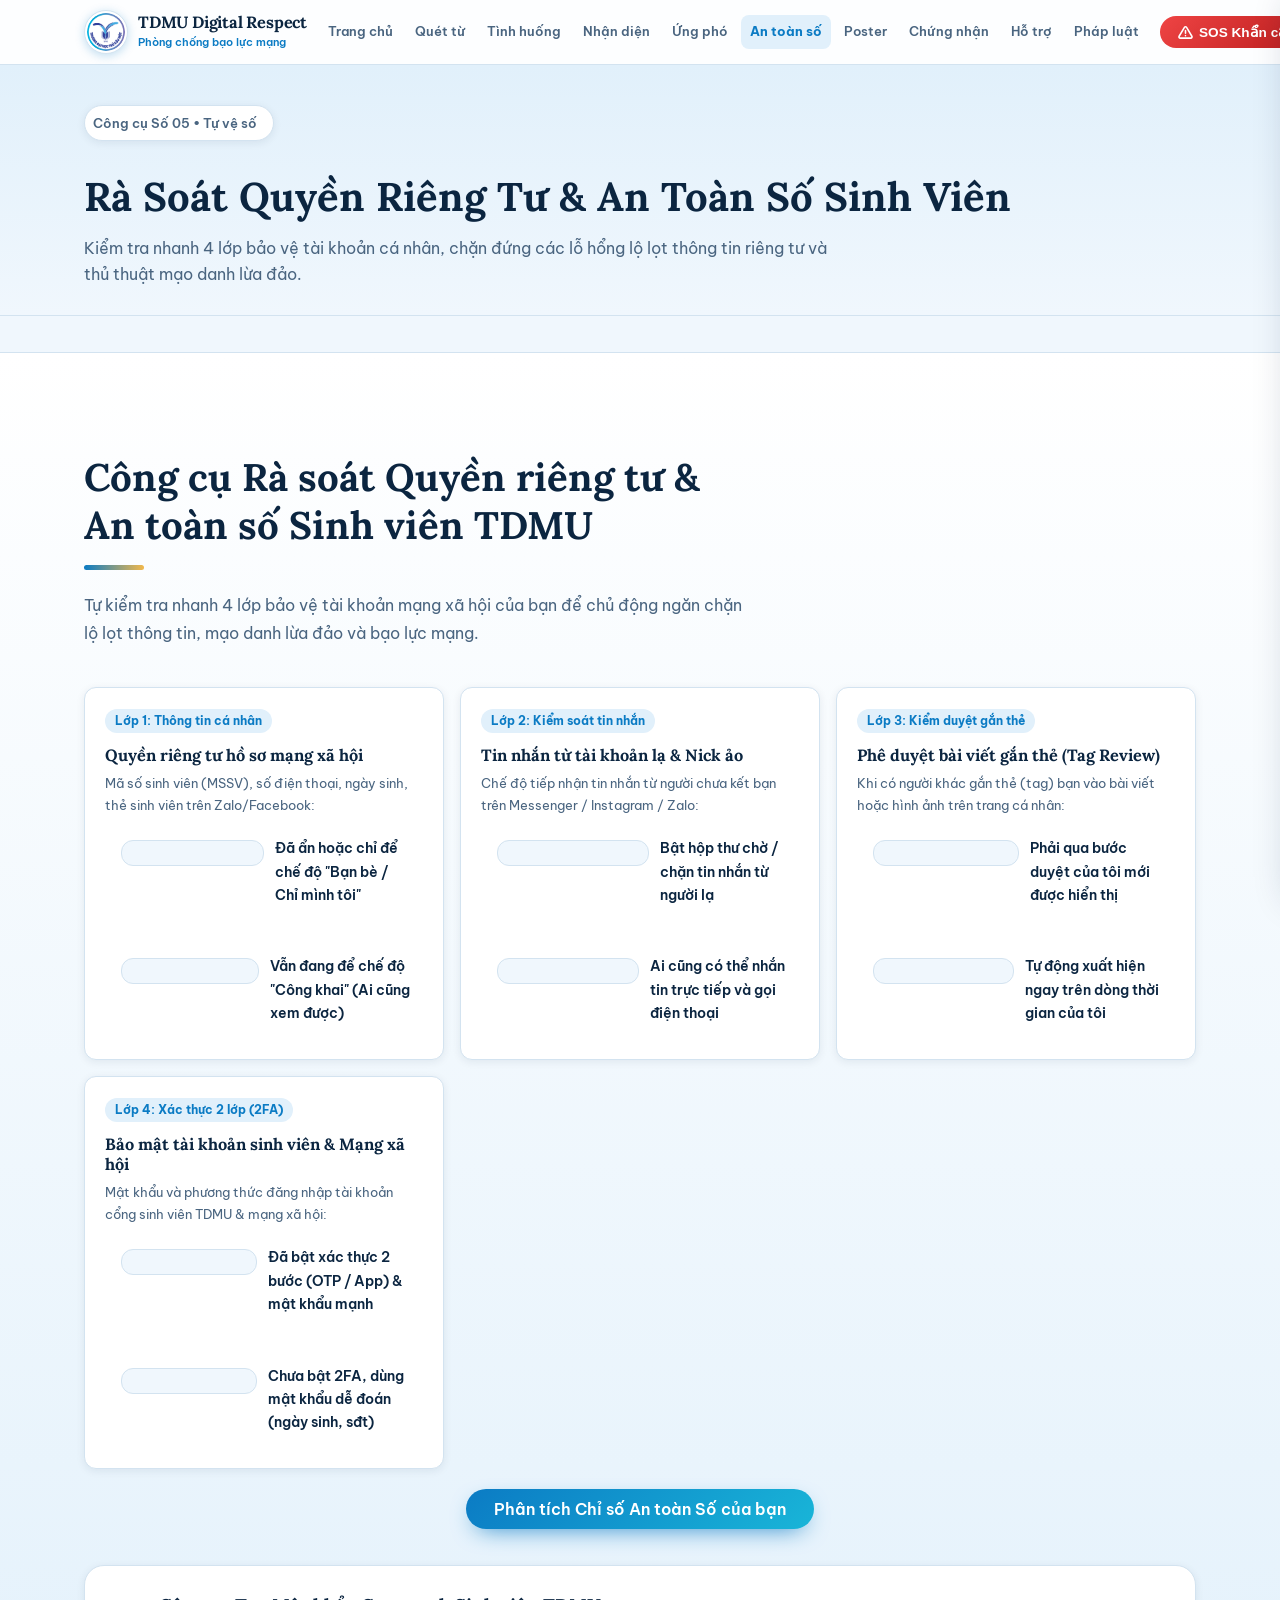
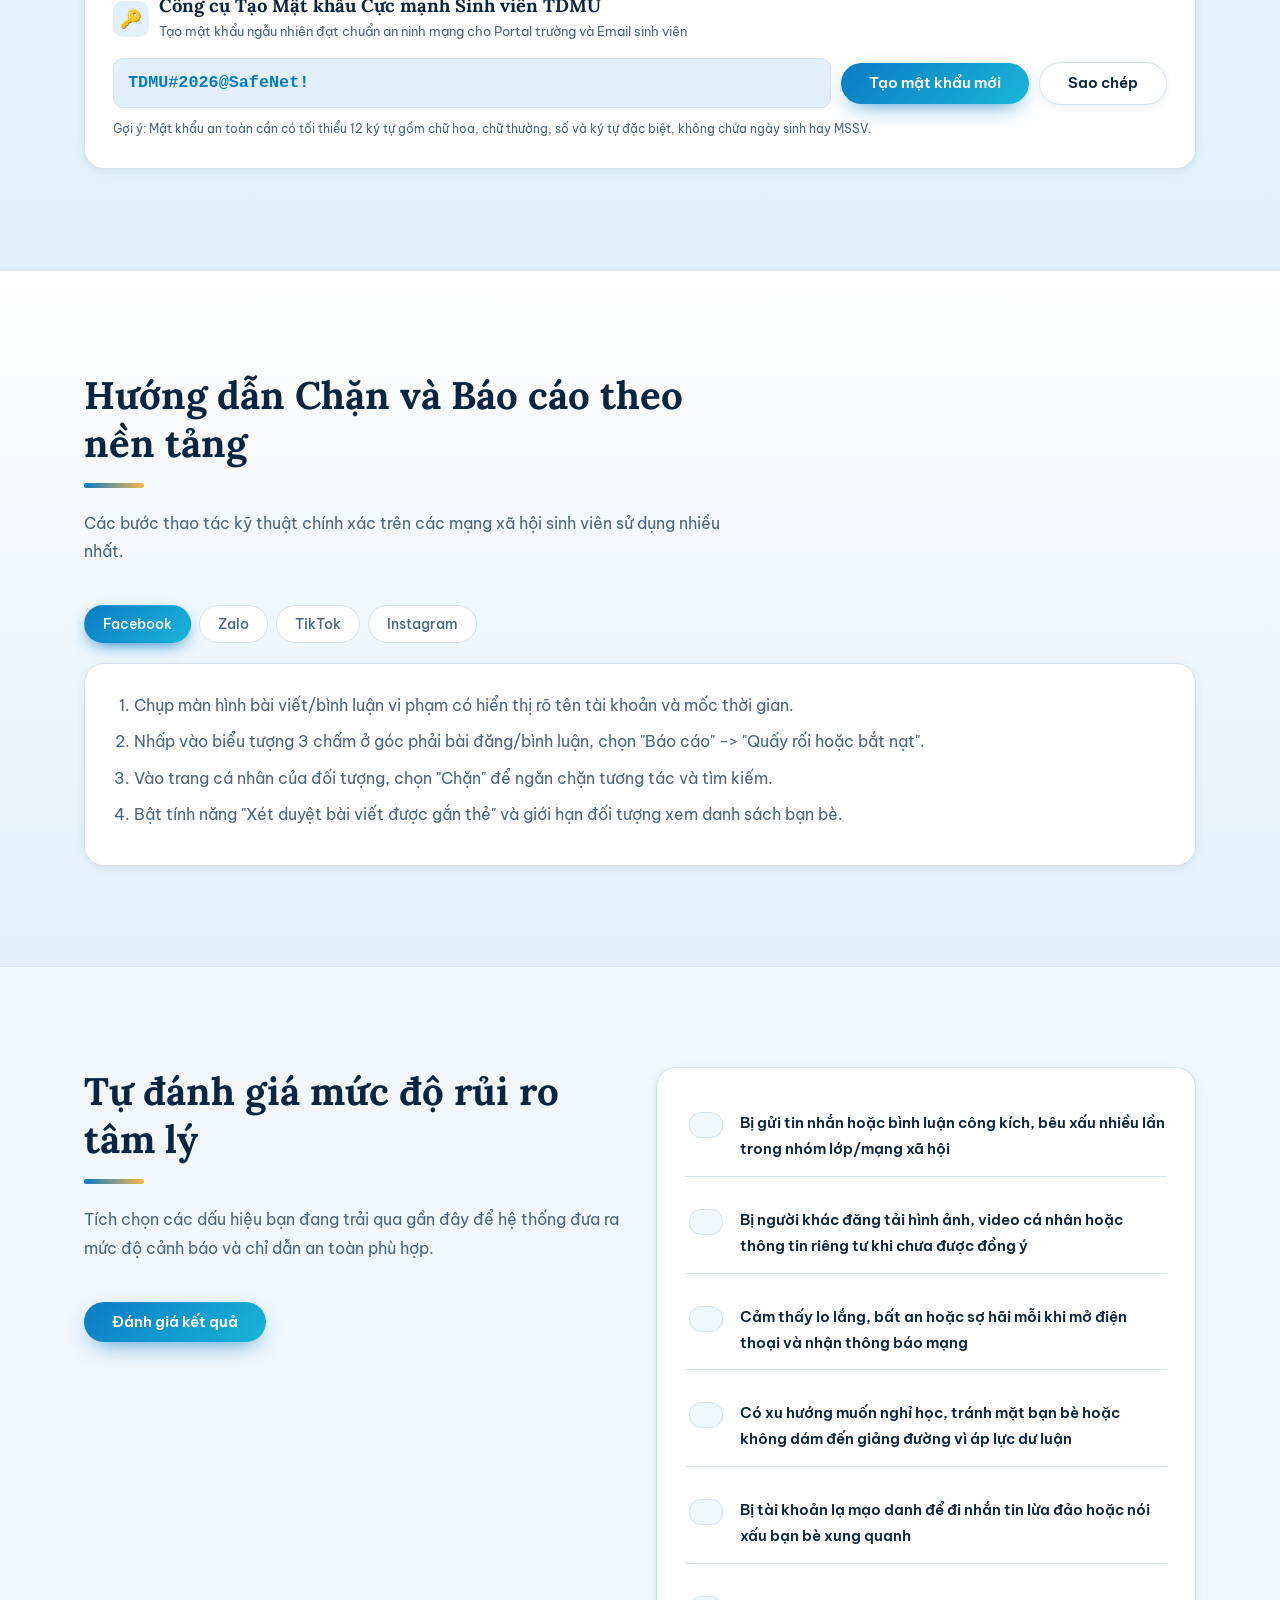
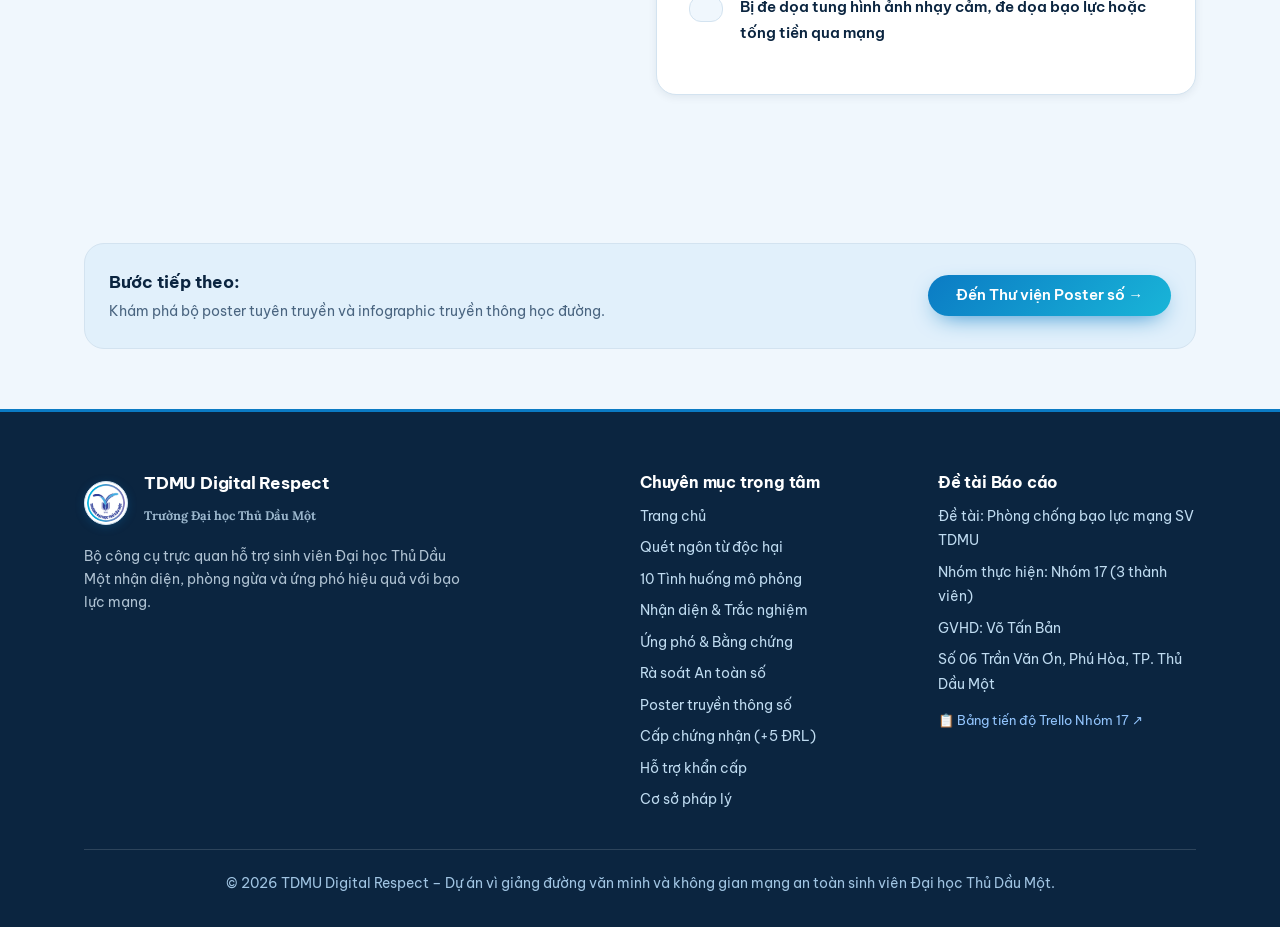
==== commit 00310a71: "Add files via upload" ====
--- a/an-toan-so.html
+++ b/an-toan-so.html
@@ -335,6 +335,7 @@
         <span>Nhóm thực hiện: Nhóm 17 (3 thành viên)</span>
         <span>GVHD: Võ Tấn Bản</span>
         <span>Số 06 Trần Văn Ơn, Phú Hòa, TP. Thủ Dầu Một</span>
+        <a href="https://trello.com/b/yOmx5wkw" target="_blank" rel="noopener noreferrer" style="display:inline-flex;align-items:center;gap:6px;color:#93C5FD;margin-top:6px;font-size:.82rem;text-decoration:none">📋 Bảng tiến độ Trello Nhóm 17 ↗</a>
       </div>
     </div>
     <hr class="footer-divider">
--- a/css/style.css
+++ b/css/style.css
@@ -1627,6 +1627,41 @@
   color: var(--mu);
 }
 
+
+.team-trello-link {
+  margin-top: 12px;
+  padding-top: 10px;
+  border-top: 1px dashed var(--ln);
+  display: flex;
+  align-items: center;
+  justify-content: space-between;
+  flex-wrap: wrap;
+  gap: 8px;
+}
+
+.team-trello-btn {
+  display: inline-flex;
+  align-items: center;
+  gap: 8px;
+  background: #EBF3FB;
+  color: #0052CC;
+  font-weight: 600;
+  font-size: .82rem;
+  padding: 7px 14px;
+  border-radius: 8px;
+  border: 1px solid rgba(0,82,204,.2);
+  text-decoration: none;
+  transition: all var(--transition);
+}
+
+.team-trello-btn:hover {
+  background: #0052CC;
+  color: #fff;
+  border-color: #0052CC;
+  transform: translateY(-1px);
+  box-shadow: 0 4px 12px -2px rgba(0,82,204,.35);
+}
+
 .team-members-hint {
   display: flex;
   align-items: center;
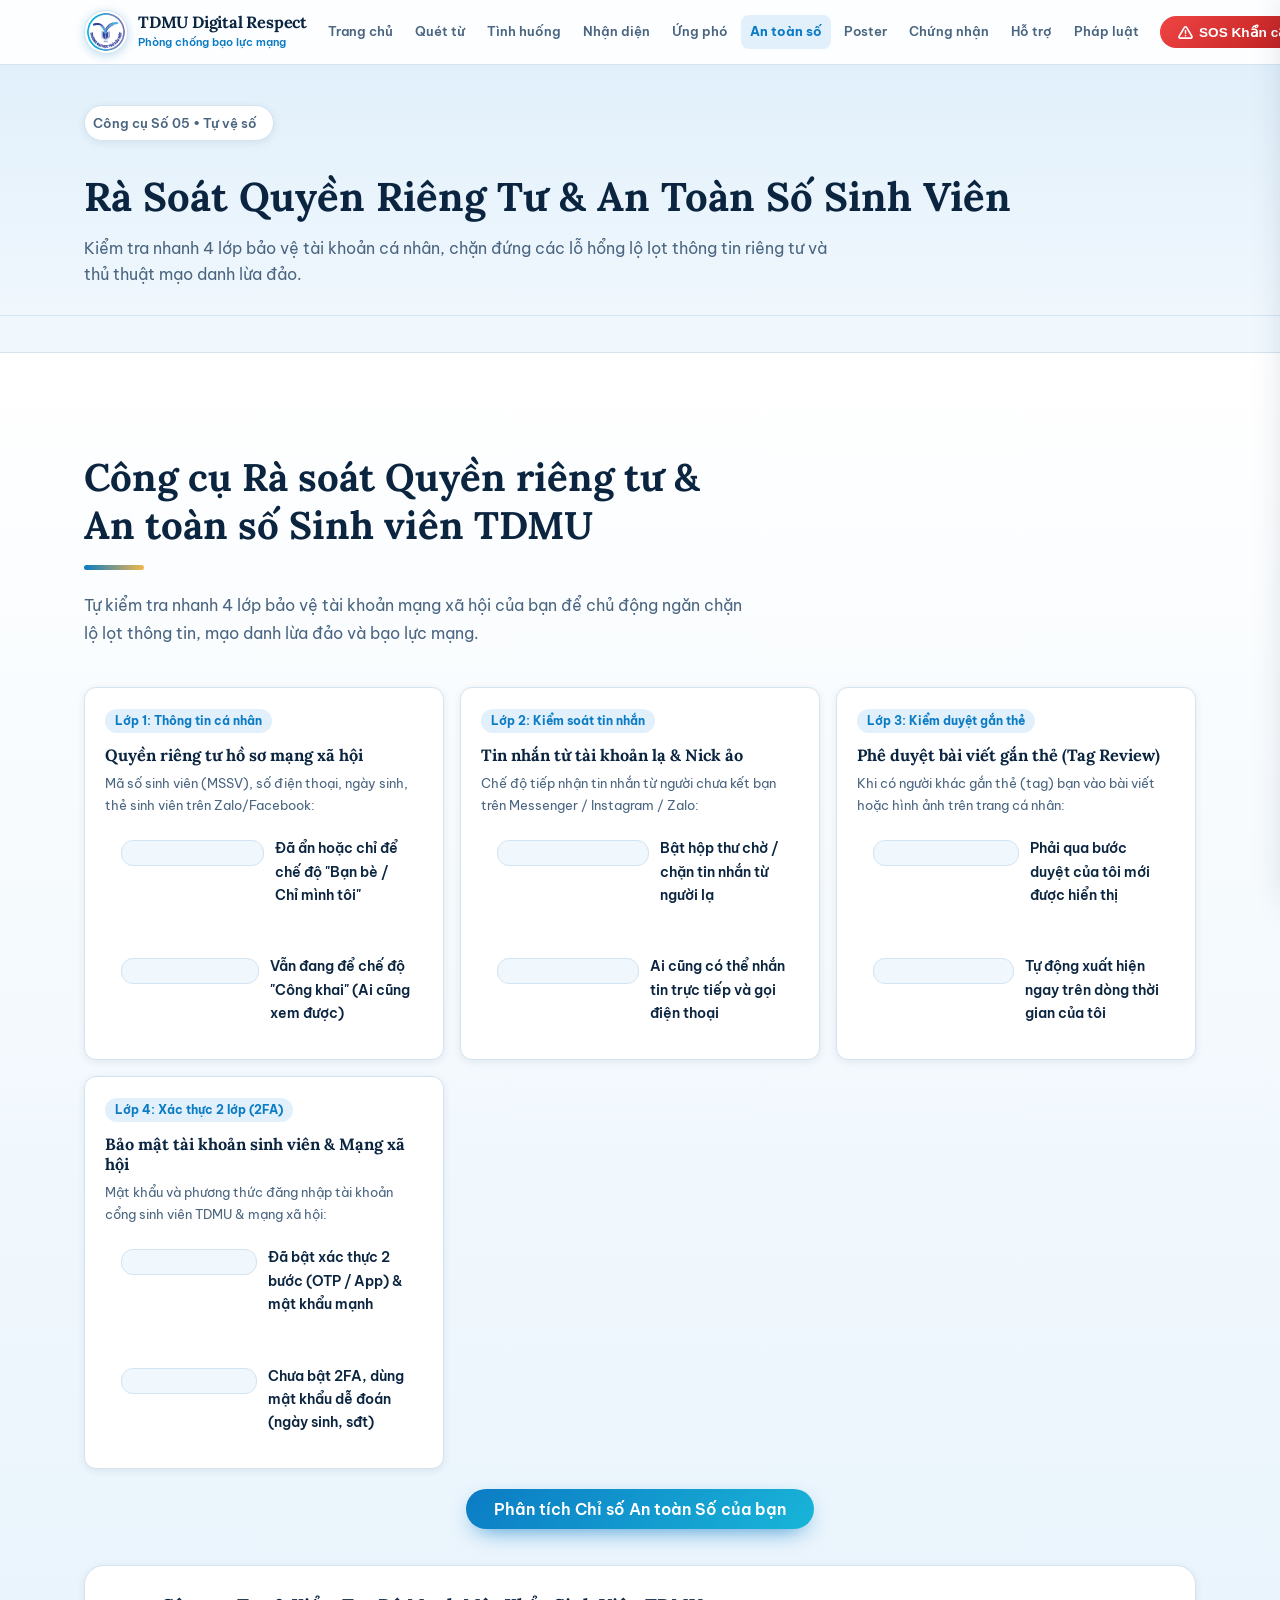
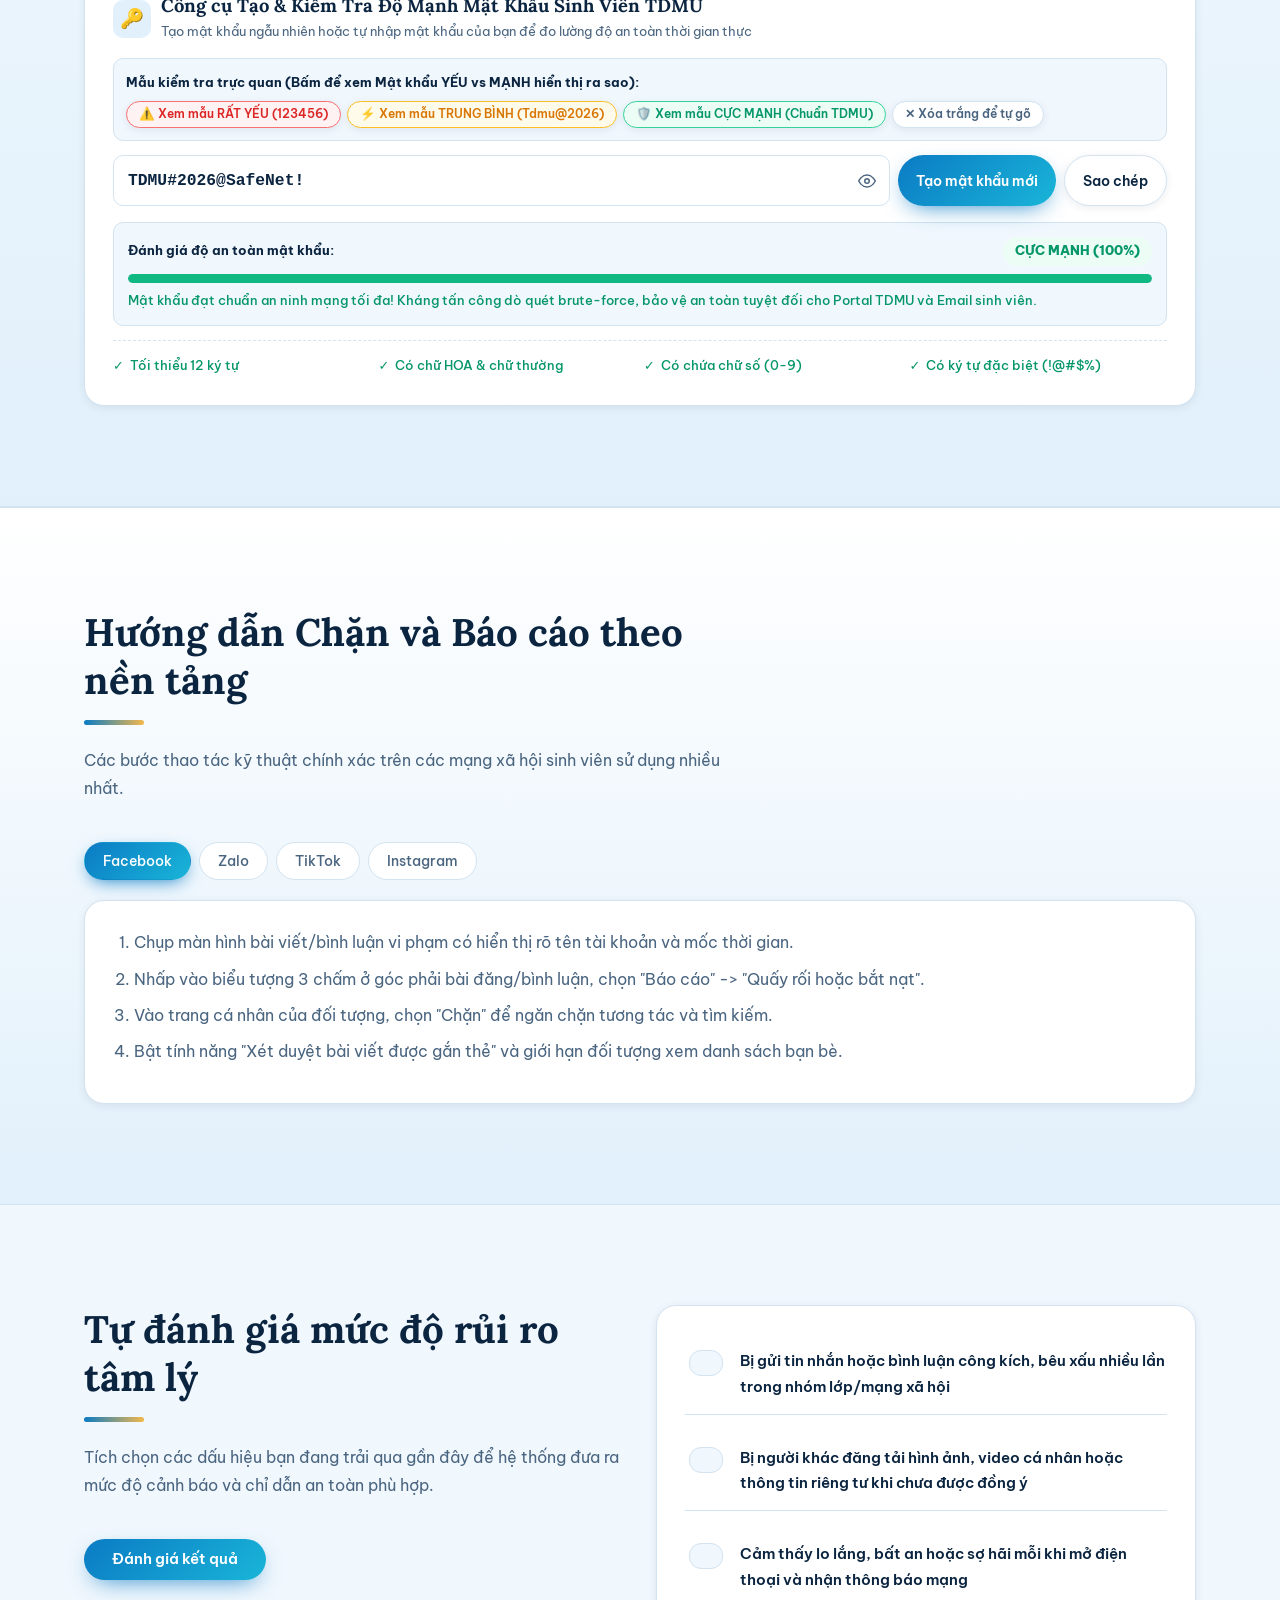
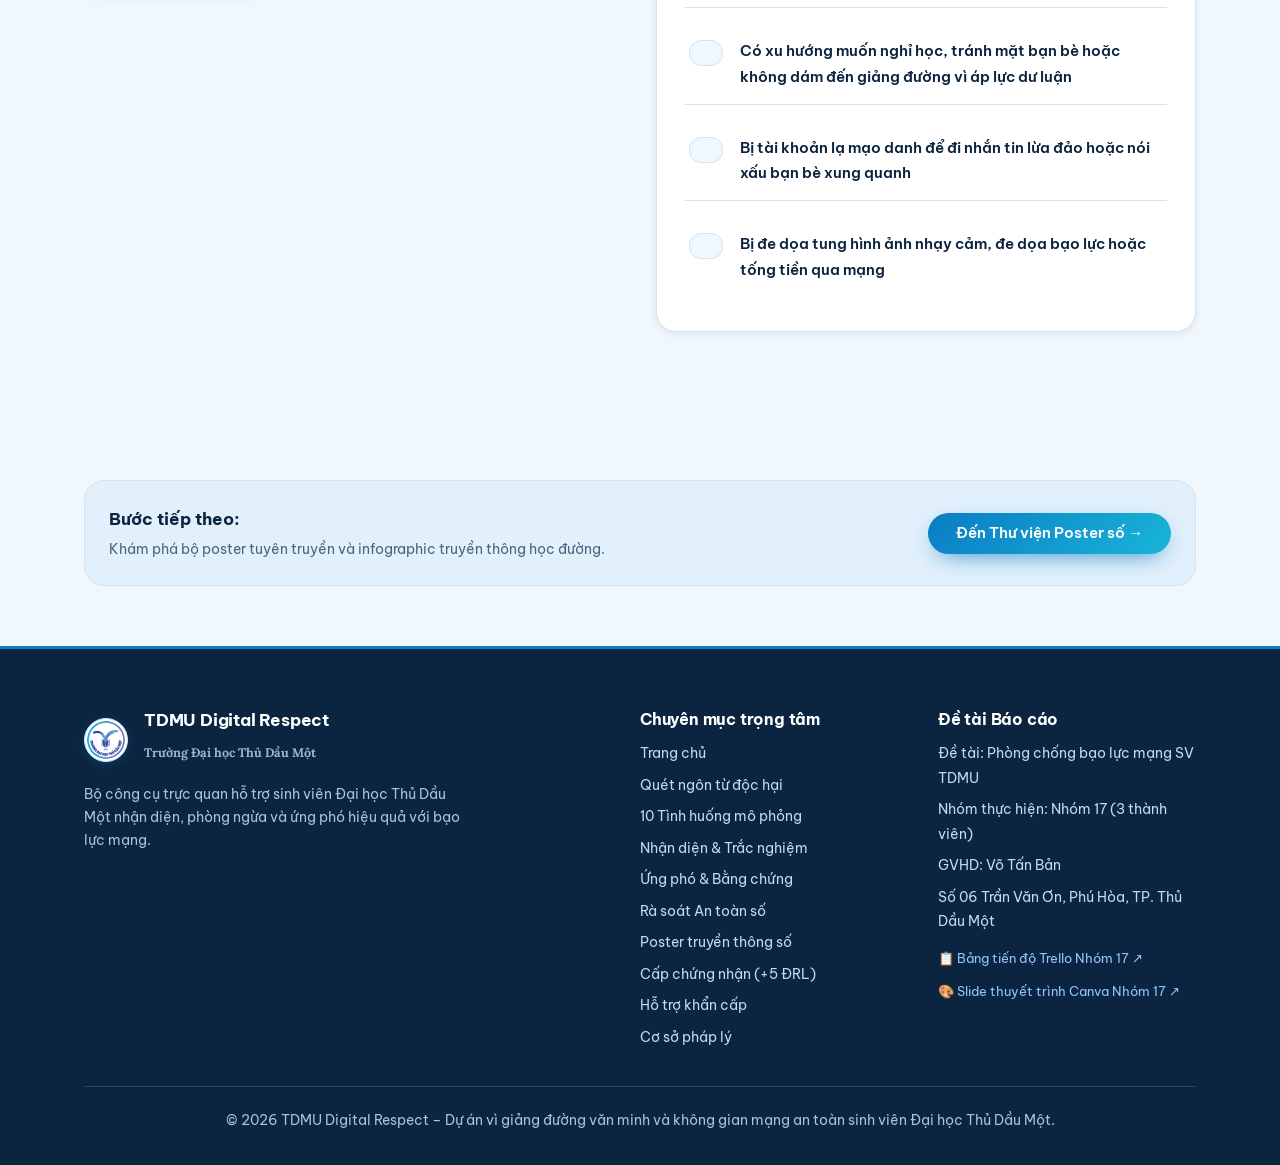
==== commit e8a95234: "Add files via upload" ====
--- a/an-toan-so.html
+++ b/an-toan-so.html
@@ -249,20 +249,63 @@
         <div id="auditAdviceList" style="font-size:.88rem;color:var(--ink);line-height:1.6"></div>
       </div>
 
-      <div class="card" style="margin-top:36px;box-shadow:var(--shadow-sm)">
+      <div class="card" style="margin-top:36px;box-shadow:var(--shadow-sm)" id="pwdToolBox">
         <div style="display:flex;align-items:center;gap:10px;margin-bottom:14px">
-          <div style="width:36px;height:36px;border-radius:10px;background:var(--so);color:var(--tl);display:grid;place-items:center;font-size:1.1rem">🔑</div>
-          <div>
-            <h3 style="margin:0;font-size:1.15rem">Công cụ Tạo Mật khẩu Cực mạnh Sinh viên TDMU</h3>
-            <span style="font-size:.82rem;color:var(--mu)">Tạo mật khẩu ngẫu nhiên đạt chuẩn an ninh mạng cho Portal trường và Email sinh viên</span>
-          </div>
-        </div>
-        <div style="display:flex;gap:10px;align-items:center;flex-wrap:wrap">
-          <input id="generatedPass" type="text" readonly value="TDMU#2026@SafeNet!" style="flex:1;min-width:240px;font-family:monospace;font-size:1.05rem;font-weight:700;color:var(--tl);padding:10px 14px;border:1.5px solid var(--ln);border-radius:10px;background:var(--so)">
-          <button class="btn" type="button" id="generatePassBtn" onclick="(function(){const c='ABCDEFGHJKLMNPQRSTUVWXYZabcdefghijkmnpqrstuvwxyz23456789!@#$%^&*';let p='TDMU@';for(let i=0;i<10;i++)p+=c.charAt(Math.floor(Math.random()*c.length));document.getElementById('generatedPass').value=p;})()">Tạo mật khẩu mới</button>
-          <button class="btn o" type="button" onclick="navigator.clipboard.writeText(document.getElementById('generatedPass').value);alert('Đã sao chép mật khẩu an toàn vào bộ nhớ tạm!')">Sao chép</button>
-        </div>
-        <p style="font-size:.78rem;color:var(--mu);margin:10px 0 0">Gợi ý: Mật khẩu an toàn cần có tối thiểu 12 ký tự gồm chữ hoa, chữ thường, số và ký tự đặc biệt, không chứa ngày sinh hay MSSV.</p>
+          <div style="width:38px;height:38px;border-radius:10px;background:var(--so);color:var(--tl);display:grid;place-items:center;font-size:1.2rem">🔑</div>
+          <div>
+            <h3 style="margin:0;font-size:1.15rem">Công cụ Tạo & Kiểm Tra Độ Mạnh Mật Khẩu Sinh Viên TDMU</h3>
+            <span style="font-size:.82rem;color:var(--mu)">Tạo mật khẩu ngẫu nhiên hoặc tự nhập mật khẩu của bạn để đo lường độ an toàn thời gian thực</span>
+          </div>
+        </div>
+
+        <div style="margin-bottom:14px;background:var(--bg);border:1px solid var(--ln);border-radius:10px;padding:12px">
+          <label style="font-size:.82rem;color:var(--ink);margin:0 0 8px;display:block;font-weight:700">Mẫu kiểm tra trực quan (Bấm để xem Mật khẩu YẾU vs MẠNH hiển thị ra sao):</label>
+          <div style="display:flex;gap:6px;flex-wrap:wrap">
+            <button class="btn o btn-sm" type="button" id="pwdSampleWeak" style="font-size:.78rem;padding:6px 12px;border-color:#F87171;color:#DC2626;background:#FEF2F2">⚠️ Xem mẫu RẤT YẾU (123456)</button>
+            <button class="btn o btn-sm" type="button" id="pwdSampleMed" style="font-size:.78rem;padding:6px 12px;border-color:#FBBF24;color:#D97706;background:#FFFBEB">⚡ Xem mẫu TRUNG BÌNH (Tdmu@2026)</button>
+            <button class="btn o btn-sm" type="button" id="pwdSampleStrong" style="font-size:.78rem;padding:6px 12px;border-color:#34D399;color:#059669;background:#ECFDF5">🛡️ Xem mẫu CỰC MẠNH (Chuẩn TDMU)</button>
+            <button class="btn o btn-sm" type="button" id="pwdSampleClear" style="font-size:.78rem;padding:6px 12px;color:var(--mu)">✕ Xóa trắng để tự gõ</button>
+          </div>
+        </div>
+
+        <div style="display:flex;gap:8px;align-items:stretch;flex-wrap:wrap">
+          <div style="flex:1;min-width:260px;position:relative;display:flex;align-items:center">
+            <input id="generatedPass" type="text" placeholder="Gõ mật khẩu vào đây hoặc bấm Tạo mật khẩu..." value="TDMU#2026@SafeNet!" style="width:100%;font-family:monospace;font-size:1.02rem;font-weight:700;color:var(--ink);padding:11px 42px 11px 14px;border:1.5px solid var(--ln);border-radius:10px;background:var(--sf)">
+            <button id="togglePassEye" type="button" aria-label="Ẩn hiện mật khẩu" style="position:absolute;right:8px;background:none;border:none;cursor:pointer;color:var(--mu);padding:6px;display:grid;place-items:center">
+              <svg id="eyeIcon" width="18" height="18" viewBox="0 0 24 24" fill="none" stroke="currentColor" stroke-width="2" stroke-linecap="round" stroke-linejoin="round" aria-hidden="true"><path d="M1 12s4-8 11-8 11 8 11 8-4 8-11 8-11-8-11-8z"/><circle cx="12" cy="12" r="3"/></svg>
+            </button>
+          </div>
+          <button class="btn" type="button" id="generatePassBtn" style="padding:10px 18px;font-size:.88rem;white-space:nowrap">Tạo mật khẩu mới</button>
+          <button class="btn o" type="button" id="copyPassBtn" style="padding:10px 18px;font-size:.88rem;white-space:nowrap">Sao chép</button>
+        </div>
+
+        <div style="margin-top:16px;background:var(--bg);border-radius:10px;padding:14px;border:1px solid var(--ln)">
+          <div style="display:flex;justify-content:space-between;align-items:center;margin-bottom:8px;flex-wrap:wrap;gap:6px">
+            <span style="font-size:.84rem;font-weight:700;color:var(--ink)">Đánh giá độ an toàn mật khẩu:</span>
+            <span id="pwdStrScore" style="font-size:.84rem;font-weight:800;padding:3px 12px;border-radius:99px;background:#ECFDF5;color:#059669">CỰC MẠNH (100%)</span>
+          </div>
+          <div style="height:9px;background:var(--ln);border-radius:99px;overflow:hidden">
+            <div id="pwdStrBar" style="height:100%;width:100%;background:#10B981;border-radius:99px;transition:all .3s ease"></div>
+          </div>
+          <div id="pwdStrMsg" style="font-size:.84rem;color:#059669;margin-top:8px;line-height:1.5;font-weight:500">Mật khẩu đạt chuẩn tối đa! Kháng tấn công brute-force an ninh mạng, an toàn tuyệt đối cho Portal TDMU và Email sinh viên.</div>
+        </div>
+
+        <div style="display:grid;grid-template-columns:repeat(auto-fit, minmax(180px, 1fr));gap:8px;margin-top:14px;padding-top:14px;border-top:1px dashed var(--ln)">
+          <div id="critLen" style="display:flex;align-items:center;gap:6px;font-size:.8rem;color:#059669;font-weight:500">
+            <span id="critLenIcon" style="font-weight:700">✓</span> <span>Tối thiểu 12 ký tự</span>
+          </div>
+          <div id="critCase" style="display:flex;align-items:center;gap:6px;font-size:.8rem;color:#059669;font-weight:500">
+            <span id="critCaseIcon" style="font-weight:700">✓</span> <span>Có chữ HOA & chữ thường</span>
+          </div>
+          <div id="critNum" style="display:flex;align-items:center;gap:6px;font-size:.8rem;color:#059669;font-weight:500">
+            <span id="critNumIcon" style="font-weight:700">✓</span> <span>Có chứa chữ số (0-9)</span>
+          </div>
+          <div id="critSym" style="display:flex;align-items:center;gap:6px;font-size:.8rem;color:#059669;font-weight:500">
+            <span id="critSymIcon" style="font-weight:700">✓</span> <span>Có ký tự đặc biệt (!@#$%)</span>
+          </div>
+        </div>
+
+        <div id="pwdCopyToast" style="display:none;margin-top:10px;padding:9px 14px;background:#ECFDF5;border:1px solid #10B981;border-radius:8px;color:#065F46;font-size:.84rem;text-align:center;font-weight:600">✓ Đã sao chép mật khẩu an toàn vào bộ nhớ tạm!</div>
       </div>
     </div>
   </section>
@@ -336,6 +379,7 @@
         <span>GVHD: Võ Tấn Bản</span>
         <span>Số 06 Trần Văn Ơn, Phú Hòa, TP. Thủ Dầu Một</span>
         <a href="https://trello.com/b/yOmx5wkw" target="_blank" rel="noopener noreferrer" style="display:inline-flex;align-items:center;gap:6px;color:#93C5FD;margin-top:6px;font-size:.82rem;text-decoration:none">📋 Bảng tiến độ Trello Nhóm 17 ↗</a>
+        <a href="https://canva.link/nbr83w5sgsaciqh" target="_blank" rel="noopener noreferrer" style="display:inline-flex;align-items:center;gap:6px;color:#93C5FD;margin-top:4px;font-size:.82rem;text-decoration:none">🎨 Slide thuyết trình Canva Nhóm 17 ↗</a>
       </div>
     </div>
     <hr class="footer-divider">
--- a/css/style.css
+++ b/css/style.css
@@ -38,6 +38,8 @@
   scroll-behavior: smooth;
   scroll-padding-top: 76px;
   -webkit-text-size-adjust: 100%;
+  overflow-x: hidden;
+  max-width: 100%;
 }
 
 body {
@@ -46,6 +48,9 @@
   color: var(--ink);
   font: 400 16px/1.7 'Be Vietnam Pro', system-ui, sans-serif;
   -webkit-font-smoothing: antialiased;
+  overflow-x: hidden;
+  max-width: 100%;
+  width: 100%;
 }
 
 h1, h2, h3 {
@@ -1639,7 +1644,7 @@
   gap: 8px;
 }
 
-.team-trello-btn {
+  .team-trello-btn {
   display: inline-flex;
   align-items: center;
   gap: 8px;
@@ -1652,6 +1657,30 @@
   border: 1px solid rgba(0,82,204,.2);
   text-decoration: none;
   transition: all var(--transition);
+}
+
+
+.team-canva-btn {
+  display: inline-flex;
+  align-items: center;
+  gap: 8px;
+  background: #EBF3FB;
+  color: #0052CC;
+  font-weight: 600;
+  font-size: .82rem;
+  padding: 7px 14px;
+  border-radius: 8px;
+  border: 1px solid rgba(0,82,204,.2);
+  text-decoration: none;
+  transition: all var(--transition);
+}
+
+.team-canva-btn:hover {
+  background: #0052CC;
+  color: #fff;
+  border-color: #0052CC;
+  transform: translateY(-1px);
+  box-shadow: 0 4px 12px -2px rgba(0,82,204,.35);
 }
 
 .team-trello-btn:hover {
@@ -2051,3 +2080,172 @@
   flex-wrap: wrap;
   gap: 16px;
 }
+
+
+html, body {
+  overflow-x: hidden !important;
+  max-width: 100vw !important;
+  width: 100% !important;
+}
+
+@media (max-width: 768px) {
+  .w {
+    padding: 0 16px !important;
+    width: 100% !important;
+    max-width: 100% !important;
+    box-sizing: border-box !important;
+  }
+  .hg, .two {
+    grid-template-columns: 1fr !important;
+    gap: 24px !important;
+    width: 100% !important;
+  }
+  .hero {
+    padding: 32px 0 50px !important;
+    overflow: hidden !important;
+  }
+  .team-members-box {
+    padding: 14px 12px !important;
+    margin: 14px 0 !important;
+    width: 100% !important;
+    box-sizing: border-box !important;
+  }
+  .team-members-header {
+    flex-direction: column !important;
+    align-items: flex-start !important;
+    gap: 6px !important;
+  }
+  .team-members-grid {
+    grid-template-columns: 1fr !important;
+    gap: 8px !important;
+    width: 100% !important;
+  }
+  .member-chip {
+    width: 100% !important;
+    padding: 10px 12px !important;
+    box-sizing: border-box !important;
+  }
+  .member-name {
+    font-size: .88rem !important;
+    white-space: normal !important;
+  }
+  .member-id {
+    font-size: .75rem !important;
+  }
+  .team-members-hint {
+    font-size: .73rem !important;
+    line-height: 1.4 !important;
+  }
+  .team-trello-link {
+    flex-direction: column !important;
+    align-items: stretch !important;
+    gap: 8px !important;
+    width: 100% !important;
+  }
+  .team-trello-btn,
+  .team-canva-btn {
+    width: 100% !important;
+    justify-content: center !important;
+    text-align: center !important;
+    padding: 9px 12px !important;
+    font-size: .82rem !important;
+    box-sizing: border-box !important;
+  }
+  .badge {
+    max-width: 100% !important;
+    white-space: normal !important;
+    height: auto !important;
+    border-radius: 12px !important;
+    padding: 8px 12px !important;
+    font-size: .8rem !important;
+    line-height: 1.4 !important;
+    display: flex !important;
+    align-items: flex-start !important;
+  }
+  .badge-dot {
+    flex-shrink: 0 !important;
+    margin-top: 1px !important;
+  }
+  .project-title-badge {
+    font-size: .76rem !important;
+    padding: 5px 14px !important;
+  }
+  h1 {
+    font-size: clamp(1.6rem, 6.5vw, 2.2rem) !important;
+    line-height: 1.3 !important;
+    word-break: break-word !important;
+  }
+  p.lead {
+    font-size: .92rem !important;
+    line-height: 1.6 !important;
+    word-break: break-word !important;
+  }
+  .acts {
+    flex-direction: column !important;
+    width: 100% !important;
+    gap: 10px !important;
+  }
+  .acts .btn {
+    width: 100% !important;
+    justify-content: center !important;
+  }
+  .kp {
+    display: grid !important;
+    grid-template-columns: repeat(3, 1fr) !important;
+    gap: 8px !important;
+    margin-top: 24px !important;
+    width: 100% !important;
+  }
+  .kp-item {
+    min-width: 0 !important;
+    padding: 10px 4px !important;
+    text-align: center !important;
+  }
+  .kp-item b {
+    font-size: 1.35rem !important;
+  }
+  .kp-item span {
+    font-size: .7rem !important;
+    display: block !important;
+    line-height: 1.3 !important;
+  }
+  .hero-visual-col {
+    width: 100% !important;
+    max-width: 100% !important;
+  }
+  .real-photo-card {
+    width: 100% !important;
+  }
+  .real-photo-card img {
+    width: 100% !important;
+    height: auto !important;
+    max-height: 220px !important;
+  }
+  .portal-grid {
+    grid-template-columns: 1fr !important;
+    gap: 14px !important;
+  }
+  .stats-grid {
+    grid-template-columns: 1fr 1fr !important;
+    gap: 10px !important;
+  }
+}
+
+@media (max-width: 480px) {
+  .hd .w {
+    padding: 0 12px !important;
+  }
+  .lg-name {
+    font-size: .84rem !important;
+  }
+  .btn-sos {
+    padding: 5px 8px !important;
+    font-size: .75rem !important;
+  }
+  .sos-label {
+    font-size: .75rem !important;
+  }
+  .stats-grid {
+    grid-template-columns: 1fr !important;
+  }
+}
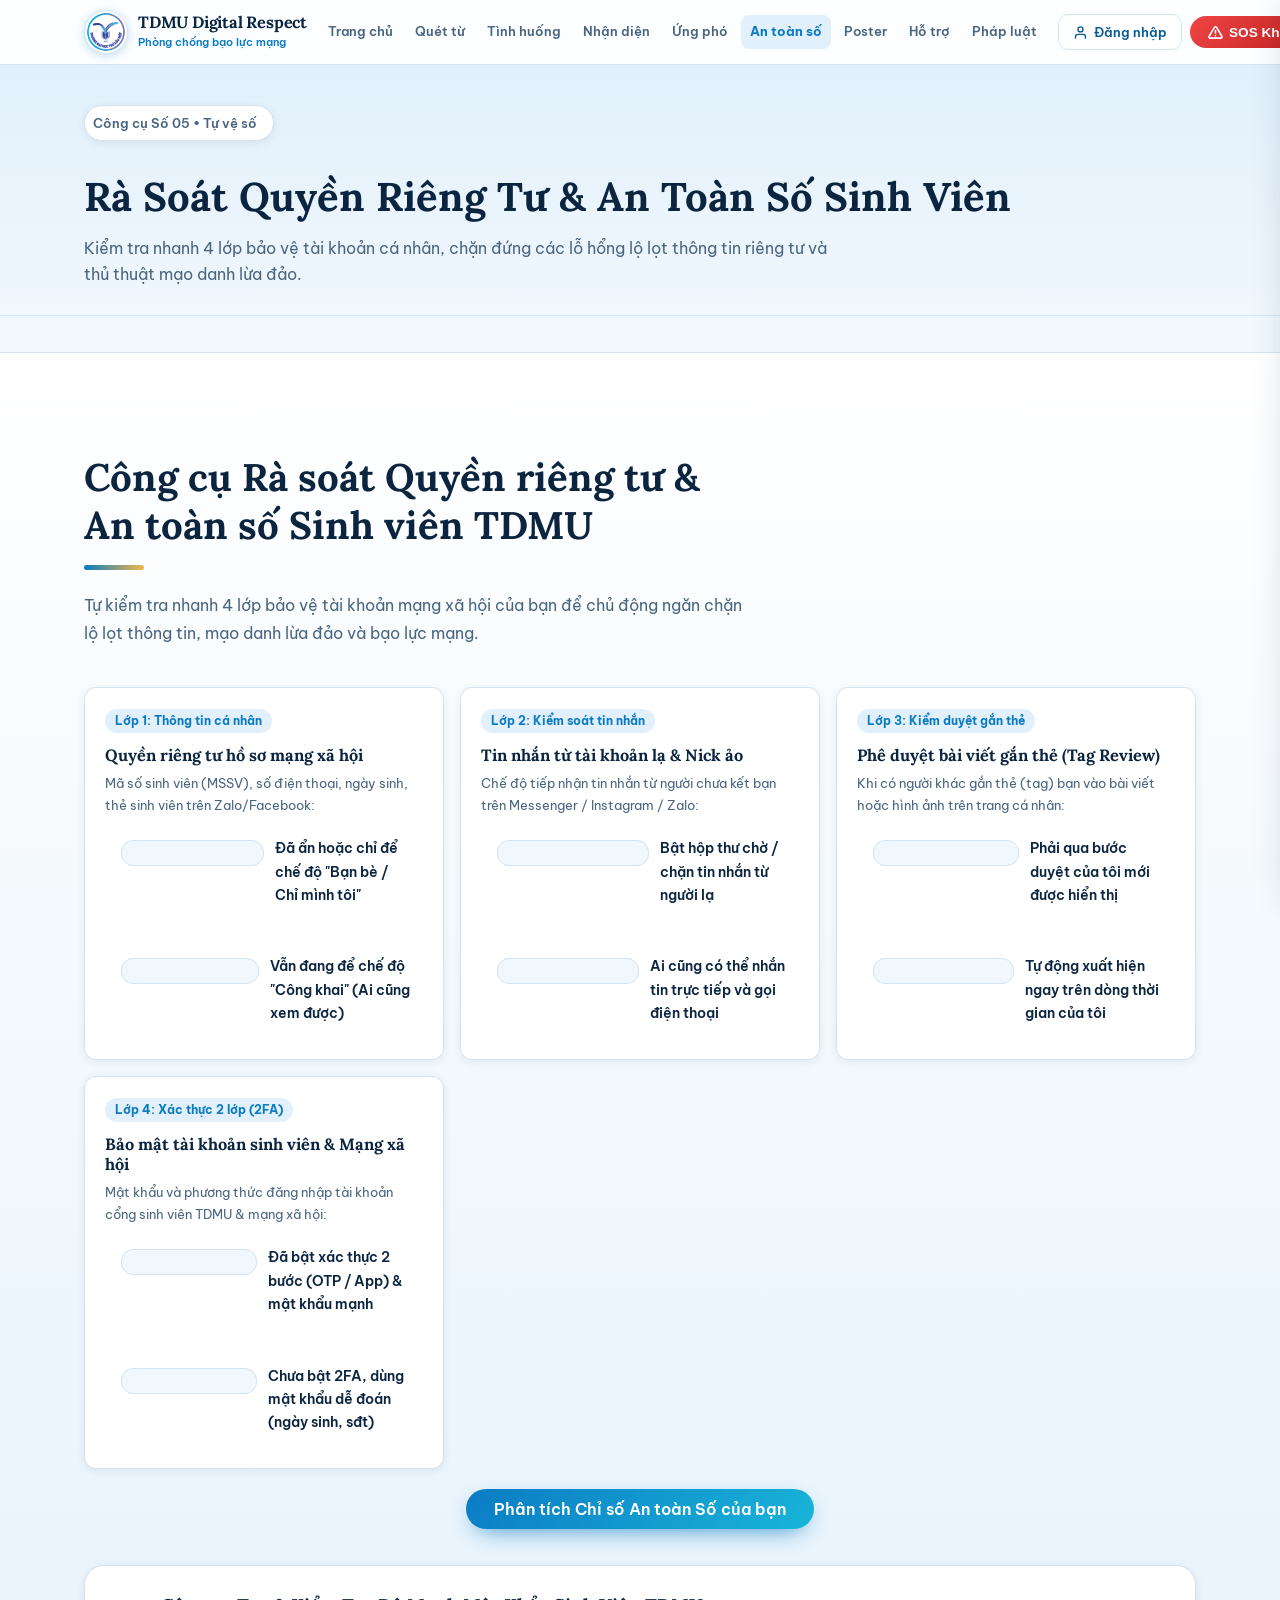
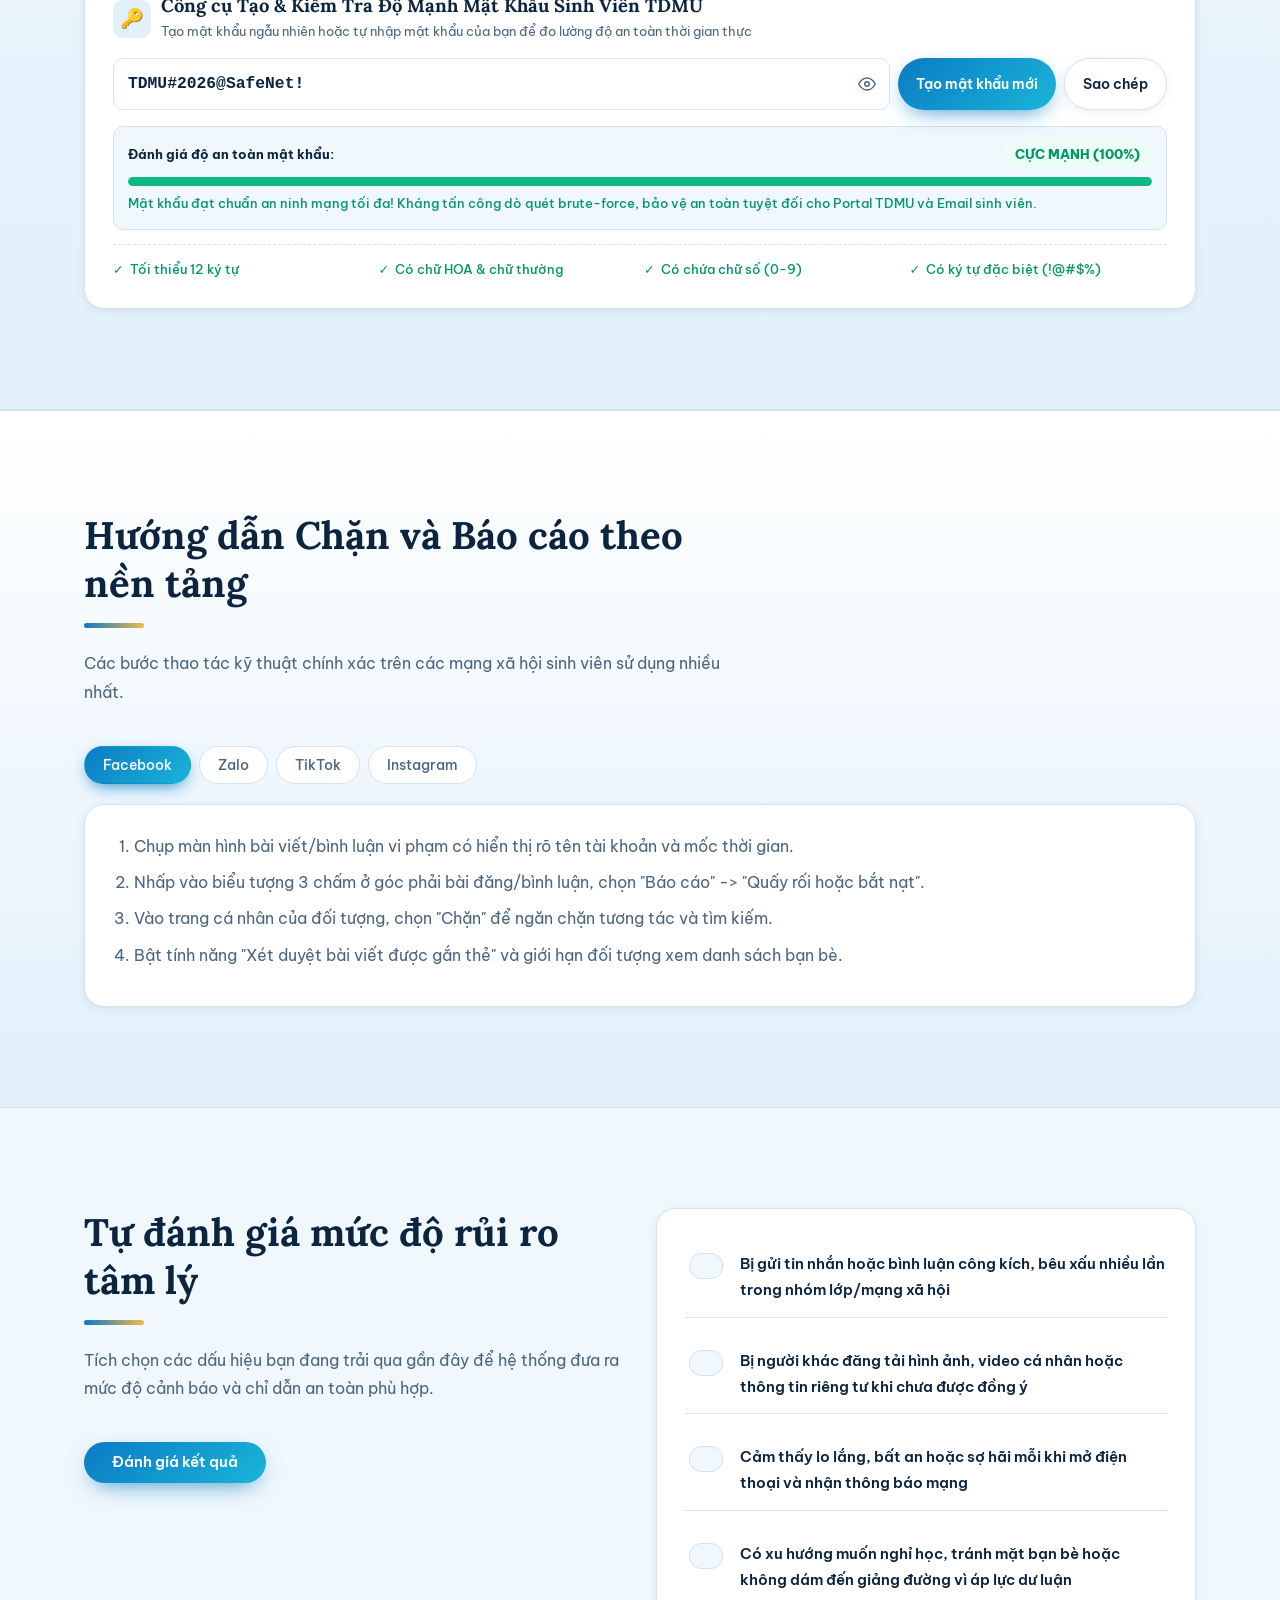
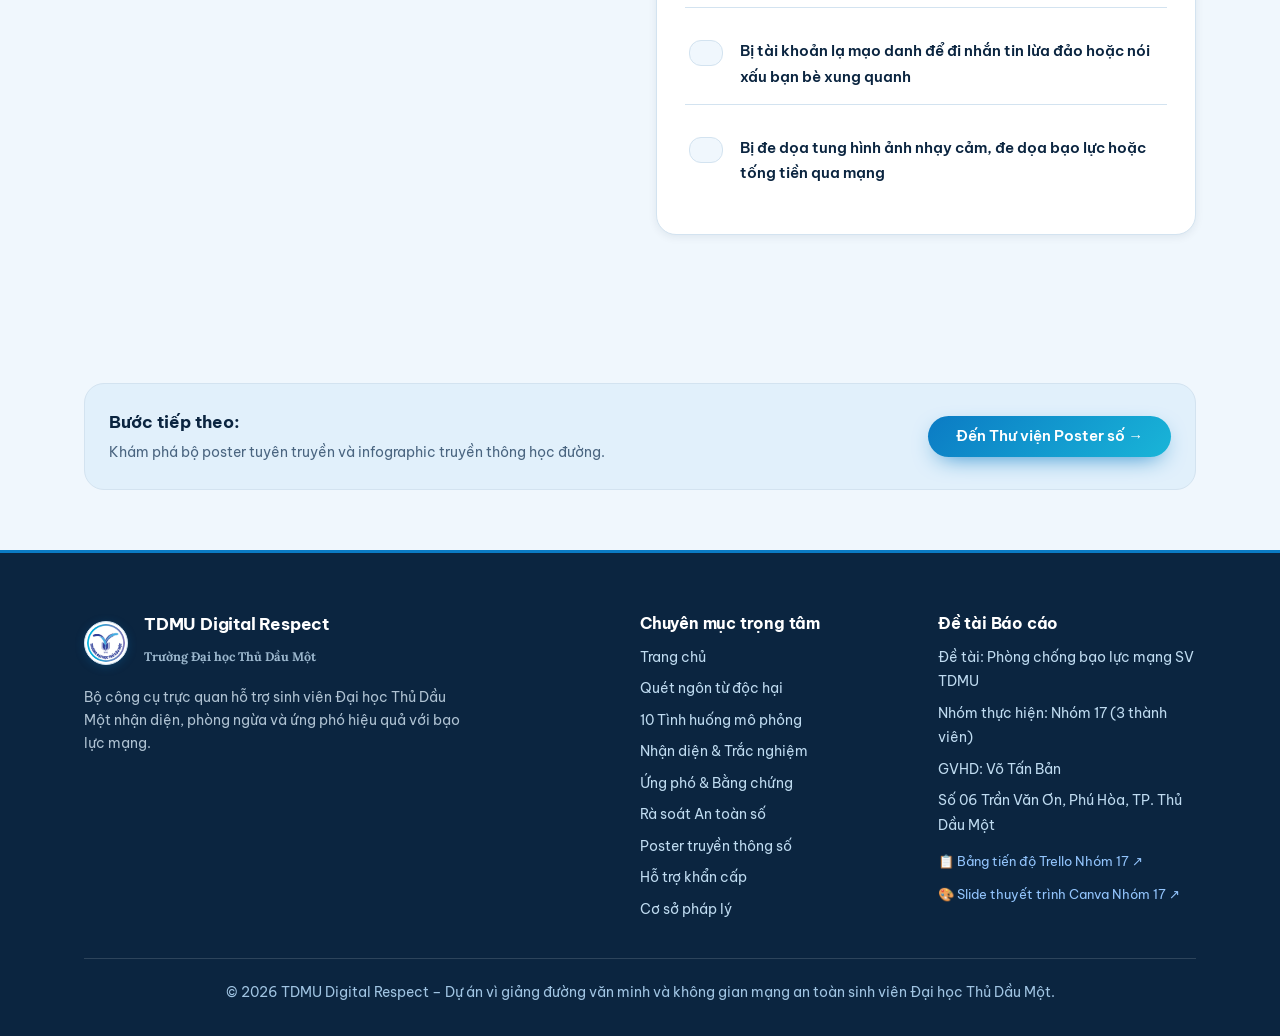
==== commit 71378a3b: "Add files via upload" ====
--- a/an-toan-so.html
+++ b/an-toan-so.html
@@ -29,7 +29,6 @@
       <a href="ung-pho.html">Ứng phó</a>
       <a href="an-toan-so.html" class="on">An toàn số</a>
       <a href="poster.html">Poster</a>
-      <a href="chung-nhan.html">Chứng nhận</a>
       <a href="ho-tro.html">Hỗ trợ</a>
       <a href="phap-luat.html">Pháp luật</a>
     </nav>
@@ -109,13 +108,6 @@
           <span>Ấn phẩm tuyên truyền học đường</span>
         </div>
       </a>
-      <a class="mobile-nav-link" href="chung-nhan.html">
-        <span class="mn-icon">🎓</span>
-        <div class="mn-content">
-          <b>Cấp giấy chứng nhận</b>
-          <span>Minh chứng tích lũy +5 ĐRL</span>
-        </div>
-      </a>
       <a class="mobile-nav-link" href="ho-tro.html">
         <span class="mn-icon">📞</span>
         <div class="mn-content">
@@ -255,16 +247,6 @@
           <div>
             <h3 style="margin:0;font-size:1.15rem">Công cụ Tạo & Kiểm Tra Độ Mạnh Mật Khẩu Sinh Viên TDMU</h3>
             <span style="font-size:.82rem;color:var(--mu)">Tạo mật khẩu ngẫu nhiên hoặc tự nhập mật khẩu của bạn để đo lường độ an toàn thời gian thực</span>
-          </div>
-        </div>
-
-        <div style="margin-bottom:14px;background:var(--bg);border:1px solid var(--ln);border-radius:10px;padding:12px">
-          <label style="font-size:.82rem;color:var(--ink);margin:0 0 8px;display:block;font-weight:700">Mẫu kiểm tra trực quan (Bấm để xem Mật khẩu YẾU vs MẠNH hiển thị ra sao):</label>
-          <div style="display:flex;gap:6px;flex-wrap:wrap">
-            <button class="btn o btn-sm" type="button" id="pwdSampleWeak" style="font-size:.78rem;padding:6px 12px;border-color:#F87171;color:#DC2626;background:#FEF2F2">⚠️ Xem mẫu RẤT YẾU (123456)</button>
-            <button class="btn o btn-sm" type="button" id="pwdSampleMed" style="font-size:.78rem;padding:6px 12px;border-color:#FBBF24;color:#D97706;background:#FFFBEB">⚡ Xem mẫu TRUNG BÌNH (Tdmu@2026)</button>
-            <button class="btn o btn-sm" type="button" id="pwdSampleStrong" style="font-size:.78rem;padding:6px 12px;border-color:#34D399;color:#059669;background:#ECFDF5">🛡️ Xem mẫu CỰC MẠNH (Chuẩn TDMU)</button>
-            <button class="btn o btn-sm" type="button" id="pwdSampleClear" style="font-size:.78rem;padding:6px 12px;color:var(--mu)">✕ Xóa trắng để tự gõ</button>
           </div>
         </div>
 
@@ -368,7 +350,6 @@
         <a href="ung-pho.html">Ứng phó & Bằng chứng</a>
         <a href="an-toan-so.html">Rà soát An toàn số</a>
         <a href="poster.html">Poster truyền thông số</a>
-        <a href="chung-nhan.html">Cấp chứng nhận (+5 ĐRL)</a>
         <a href="ho-tro.html">Hỗ trợ khẩn cấp</a>
         <a href="phap-luat.html">Cơ sở pháp lý</a>
       </div>
--- a/css/style.css
+++ b/css/style.css
@@ -2249,3 +2249,441 @@
     grid-template-columns: 1fr !important;
   }
 }
+
+
+.header-auth-box {
+  display: flex;
+  align-items: center;
+}
+
+.header-login-btn {
+  display: inline-flex;
+  align-items: center;
+  gap: 6px;
+  padding: 6px 14px;
+  background: var(--sf);
+  border: 1.5px solid var(--ln);
+  border-radius: 10px;
+  font-size: .82rem;
+  font-weight: 600;
+  color: var(--tld);
+  text-decoration: none;
+  transition: all var(--transition);
+}
+
+.header-login-btn:hover {
+  background: var(--so);
+  border-color: var(--tl);
+  color: var(--tl);
+  transform: translateY(-1px);
+}
+
+.user-profile-menu {
+  position: relative;
+  display: inline-block;
+}
+
+.user-profile-btn {
+  display: inline-flex;
+  align-items: center;
+  gap: 7px;
+  padding: 4px 12px 4px 5px;
+  background: #EBF3FB;
+  border: 1.5px solid rgba(11,123,196,.25);
+  border-radius: 99px;
+  font-size: .83rem;
+  font-weight: 600;
+  color: #075A94;
+  cursor: pointer;
+  transition: all var(--transition);
+  font-family: inherit;
+}
+
+.user-profile-btn:hover {
+  background: #E0EEFA;
+  border-color: #075A94;
+}
+
+.user-avatar-badge {
+  width: 26px;
+  height: 26px;
+  border-radius: 50%;
+  background: #075A94;
+  color: #fff;
+  font-size: .72rem;
+  font-weight: 700;
+  display: grid;
+  place-items: center;
+  flex-shrink: 0;
+}
+
+.user-display-name {
+  max-width: 140px;
+  overflow: hidden;
+  text-overflow: ellipsis;
+  white-space: nowrap;
+}
+
+.user-dropdown-menu {
+  position: absolute;
+  right: 0;
+  top: calc(100% + 8px);
+  width: 270px;
+  background: #fff;
+  border: 1px solid var(--ln);
+  border-radius: 14px;
+  box-shadow: 0 12px 28px -6px rgba(11,37,64,.18);
+  padding: 8px;
+  display: none;
+  z-index: 1000;
+  animation: fadeInDD .15s ease-out;
+}
+
+.user-dropdown-menu.show {
+  display: block;
+}
+
+@keyframes fadeInDD {
+  from { opacity: 0; transform: translateY(-4px); }
+  to { opacity: 1; transform: translateY(0); }
+}
+
+.user-dd-header {
+  display: flex;
+  align-items: center;
+  gap: 10px;
+  padding: 8px 10px;
+  background: var(--so);
+  border-radius: 10px;
+  margin-bottom: 6px;
+}
+
+.user-dd-avatar {
+  width: 38px;
+  height: 38px;
+  border-radius: 50%;
+  background: #075A94;
+  color: #fff;
+  font-size: .85rem;
+  font-weight: 700;
+  display: grid;
+  place-items: center;
+  flex-shrink: 0;
+}
+
+.user-dd-info {
+  display: flex;
+  flex-direction: column;
+  gap: 2px;
+  min-width: 0;
+}
+
+.user-dd-name {
+  color: var(--ink);
+  font-size: .88rem;
+  white-space: nowrap;
+  overflow: hidden;
+  text-overflow: ellipsis;
+}
+
+.user-dd-meta {
+  color: var(--mu);
+  font-size: .75rem;
+}
+
+.user-dd-email {
+  color: var(--tl);
+  font-size: .72rem;
+  white-space: nowrap;
+  overflow: hidden;
+  text-overflow: ellipsis;
+}
+
+.user-dd-divider {
+  height: 1px;
+  background: var(--ln);
+  margin: 6px 0;
+}
+
+.user-dd-item {
+  display: flex;
+  align-items: center;
+  gap: 8px;
+  padding: 8px 10px;
+  border-radius: 8px;
+  text-decoration: none;
+  color: var(--ink);
+  font-size: .82rem;
+  font-weight: 500;
+  width: 100%;
+  background: none;
+  border: none;
+  cursor: pointer;
+  text-align: left;
+  transition: background var(--transition);
+  font-family: inherit;
+  box-sizing: border-box;
+}
+
+.user-dd-item:hover {
+  background: var(--so);
+  color: var(--tl);
+}
+
+.user-dd-item.logout-action-btn {
+  color: #DC2626 !important;
+}
+
+.user-dd-item.logout-action-btn:hover {
+  background: #FEE2E2 !important;
+  color: #DC2626 !important;
+}
+
+.mobile-nav-auth-box {
+  padding: 10px 14px 6px;
+  border-bottom: 1px solid var(--ln);
+}
+
+.mobile-user-card {
+  background: var(--so);
+  border: 1px solid var(--ln);
+  border-radius: 12px;
+  padding: 10px;
+}
+
+.mobile-user-avatar {
+  width: 34px;
+  height: 34px;
+  border-radius: 50%;
+  background: #075A94;
+  color: #fff;
+  font-size: .85rem;
+  font-weight: 700;
+  display: grid;
+  place-items: center;
+  flex-shrink: 0;
+}
+
+.auth-wrapper {
+  min-height: calc(100vh - 200px);
+  display: flex;
+  align-items: center;
+  justify-content: center;
+  padding: 40px 16px;
+  background: linear-gradient(180deg, #F0F7FD 0%, #F8FAFC 100%);
+}
+
+.auth-card {
+  width: 100%;
+  max-width: 480px;
+  background: #FFFFFF;
+  border: 1.5px solid var(--ln);
+  border-radius: 20px;
+  box-shadow: 0 16px 40px -8px rgba(11,37,64,.12);
+  padding: 36px 32px;
+  box-sizing: border-box;
+}
+
+.auth-header {
+  text-align: center;
+  margin-bottom: 24px;
+}
+
+.auth-logo {
+  width: 60px;
+  height: 60px;
+  margin-bottom: 12px;
+}
+
+.auth-title {
+  font-size: 1.45rem;
+  color: #0B2540;
+  margin: 0 0 6px;
+  font-family: 'Be Vietnam Pro', sans-serif;
+  font-weight: 700;
+}
+
+.auth-subtitle {
+  font-size: .86rem;
+  color: var(--mu);
+  margin: 0;
+  line-height: 1.5;
+}
+
+.auth-form {
+  display: flex;
+  flex-direction: column;
+  gap: 16px;
+}
+
+.auth-field {
+  display: flex;
+  flex-direction: column;
+  gap: 6px;
+}
+
+.auth-label {
+  font-size: .84rem;
+  font-weight: 600;
+  color: var(--ink);
+  display: flex;
+  align-items: center;
+  justify-content: space-between;
+}
+
+.auth-input-group {
+  position: relative;
+  display: flex;
+  align-items: center;
+}
+
+.auth-input {
+  width: 100%;
+  padding: 10px 14px;
+  border: 1.5px solid var(--ln);
+  border-radius: 10px;
+  font-size: .92rem;
+  font-family: inherit;
+  color: var(--ink);
+  background: #FAFCFE;
+  transition: all var(--transition);
+  box-sizing: border-box;
+}
+
+.auth-input:focus {
+  outline: none;
+  border-color: #0B7BC4;
+  background: #FFFFFF;
+  box-shadow: 0 0 0 3px rgba(11,123,196,.15);
+}
+
+.auth-input-icon {
+  position: absolute;
+  right: 12px;
+  color: var(--mu);
+  cursor: pointer;
+  display: grid;
+  place-items: center;
+}
+
+.auth-strength-meter {
+  display: flex;
+  gap: 4px;
+  margin-top: 4px;
+  height: 4px;
+}
+
+.auth-strength-bar {
+  flex: 1;
+  height: 100%;
+  background: #E2E8F0;
+  border-radius: 99px;
+  transition: background .2s ease;
+}
+
+.auth-strength-text {
+  font-size: .74rem;
+  font-weight: 600;
+  margin-top: 2px;
+  display: block;
+}
+
+.auth-btn-submit {
+  width: 100%;
+  padding: 12px;
+  background: #075A94;
+  color: #fff;
+  border: none;
+  border-radius: 10px;
+  font-size: .95rem;
+  font-weight: 600;
+  cursor: pointer;
+  transition: all var(--transition);
+  box-shadow: 0 4px 14px -2px rgba(7,90,148,.4);
+  font-family: inherit;
+}
+
+.auth-btn-submit:hover {
+  background: #064977;
+  transform: translateY(-1px);
+  box-shadow: 0 6px 18px -2px rgba(7,90,148,.5);
+}
+
+.auth-alert {
+  padding: 12px 14px;
+  border-radius: 10px;
+  font-size: .85rem;
+  line-height: 1.5;
+  display: flex;
+  align-items: flex-start;
+  gap: 8px;
+  margin-bottom: 16px;
+}
+
+.auth-alert-success {
+  background: #ECFDF5;
+  border: 1px solid #10B981;
+  color: #065F46;
+}
+
+.auth-alert-error {
+  background: #FEF2F2;
+  border: 1px solid #EF4444;
+  color: #991B1B;
+}
+
+.auth-alert-info {
+  background: #EFF6FF;
+  border: 1px solid #3B82F6;
+  color: #1E40AF;
+}
+
+.auth-footer {
+  text-align: center;
+  margin-top: 22px;
+  padding-top: 18px;
+  border-top: 1px dashed var(--ln);
+  font-size: .84rem;
+  color: var(--mu);
+}
+
+.auth-footer a {
+  color: #075A94;
+  font-weight: 600;
+  text-decoration: none;
+}
+
+.auth-footer a:hover {
+  text-decoration: underline;
+}
+
+.auth-demo-box {
+  background: #F8FAFC;
+  border: 1px solid #CBD5E1;
+  border-radius: 10px;
+  padding: 10px 12px;
+  margin-top: 16px;
+  font-size: .78rem;
+  color: #475569;
+  cursor: pointer;
+  transition: all var(--transition);
+}
+
+.auth-demo-box:hover {
+  background: #F1F5F9;
+  border-color: #94A3B8;
+}
+
+@media print {
+  header, footer, .page-header, .acts, .tp, #topBtn, .next-page-box, .modal-overlay, #mobileNavDrawer, #mobileNavBackdrop, .mobile-menu-btn {
+    display: none !important;
+  }
+  body {
+    background: #fff !important;
+    color: #000 !important;
+  }
+  .card, .hero-card {
+    box-shadow: none !important;
+    border: 1px solid #ccc !important;
+  }
+}
